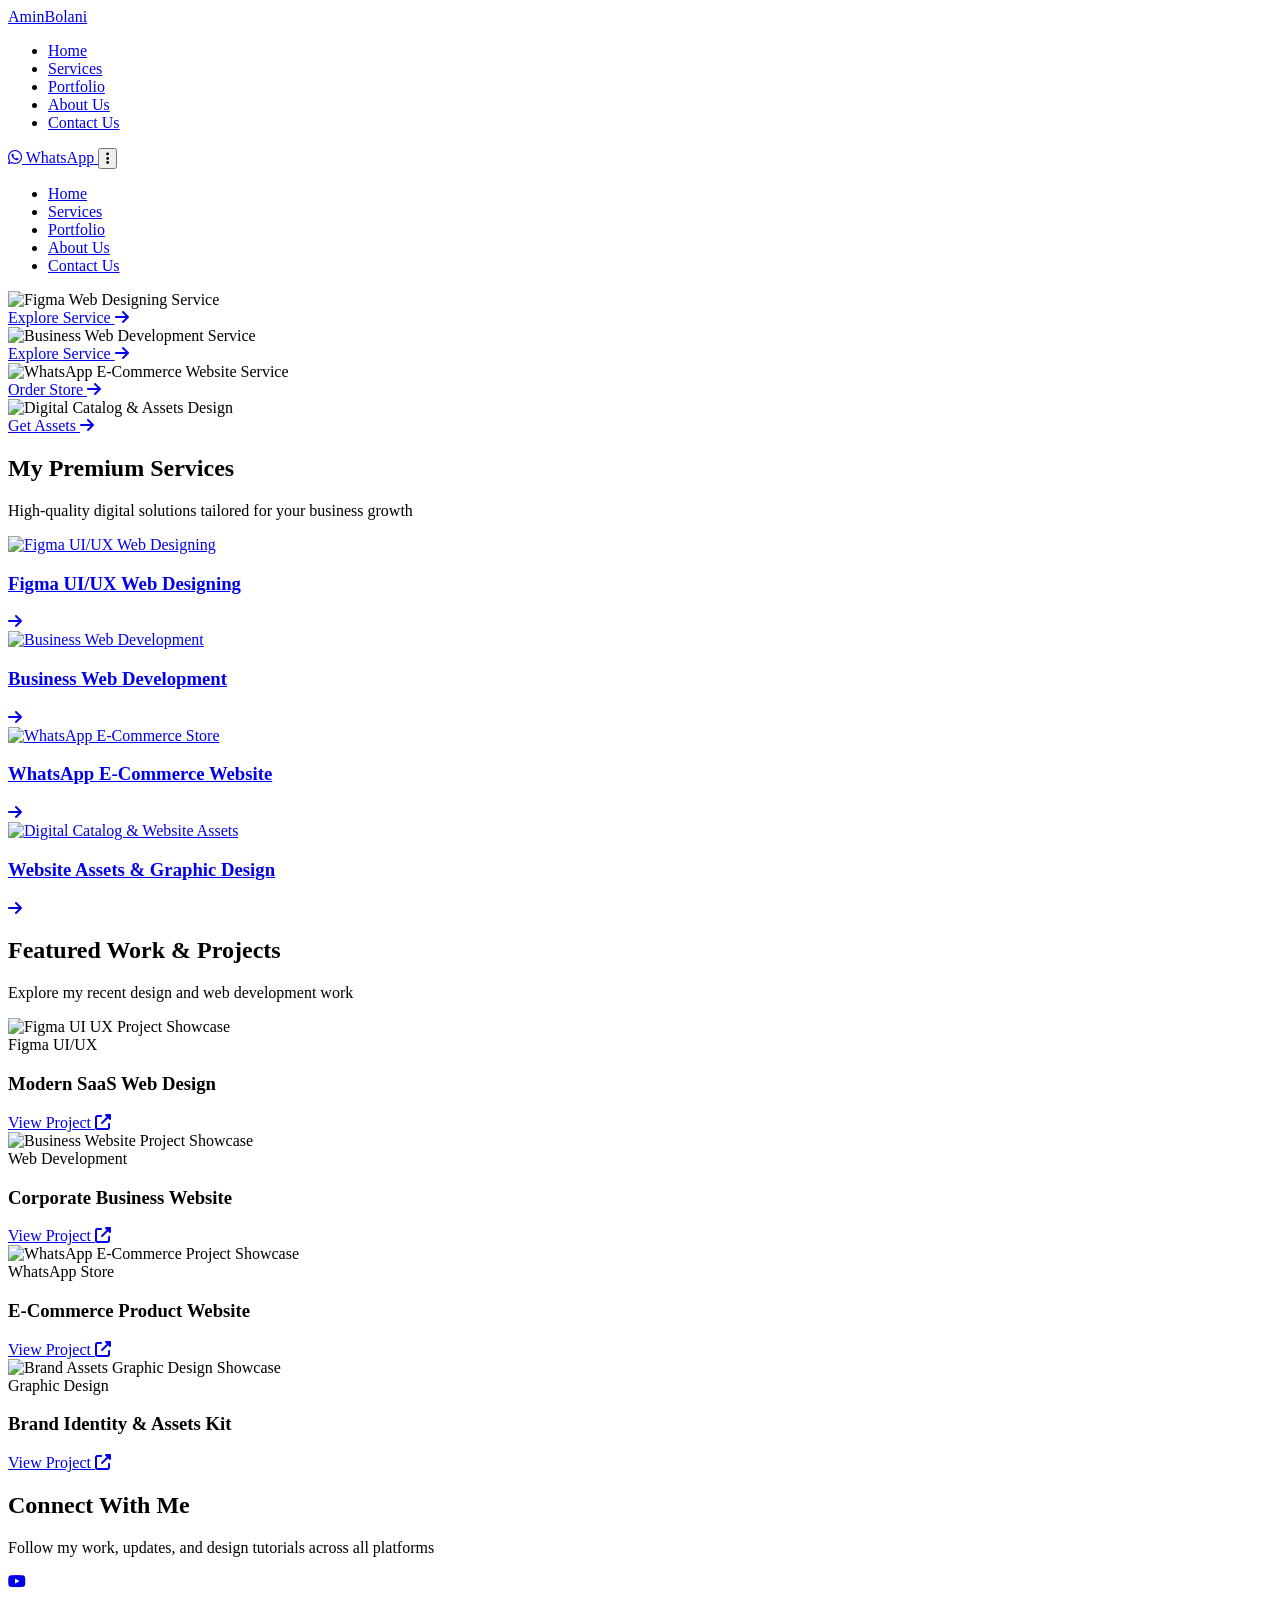
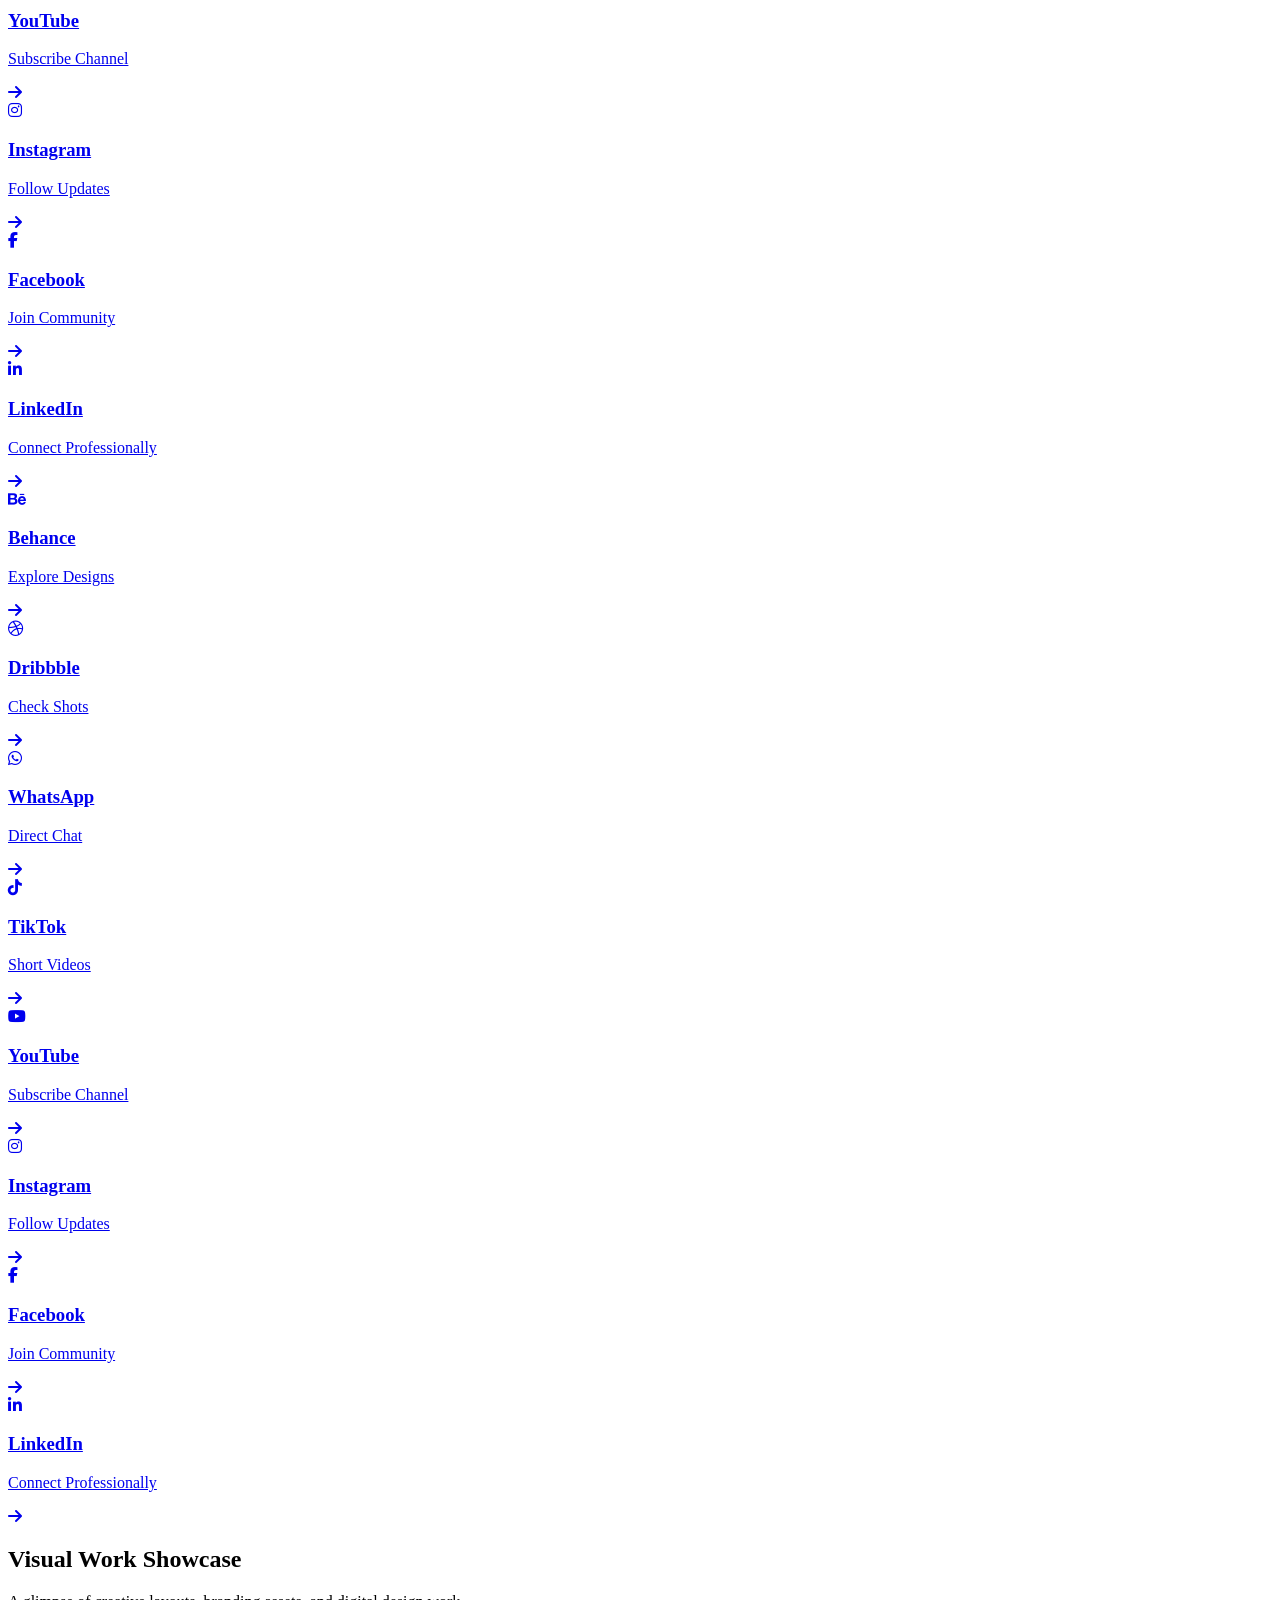
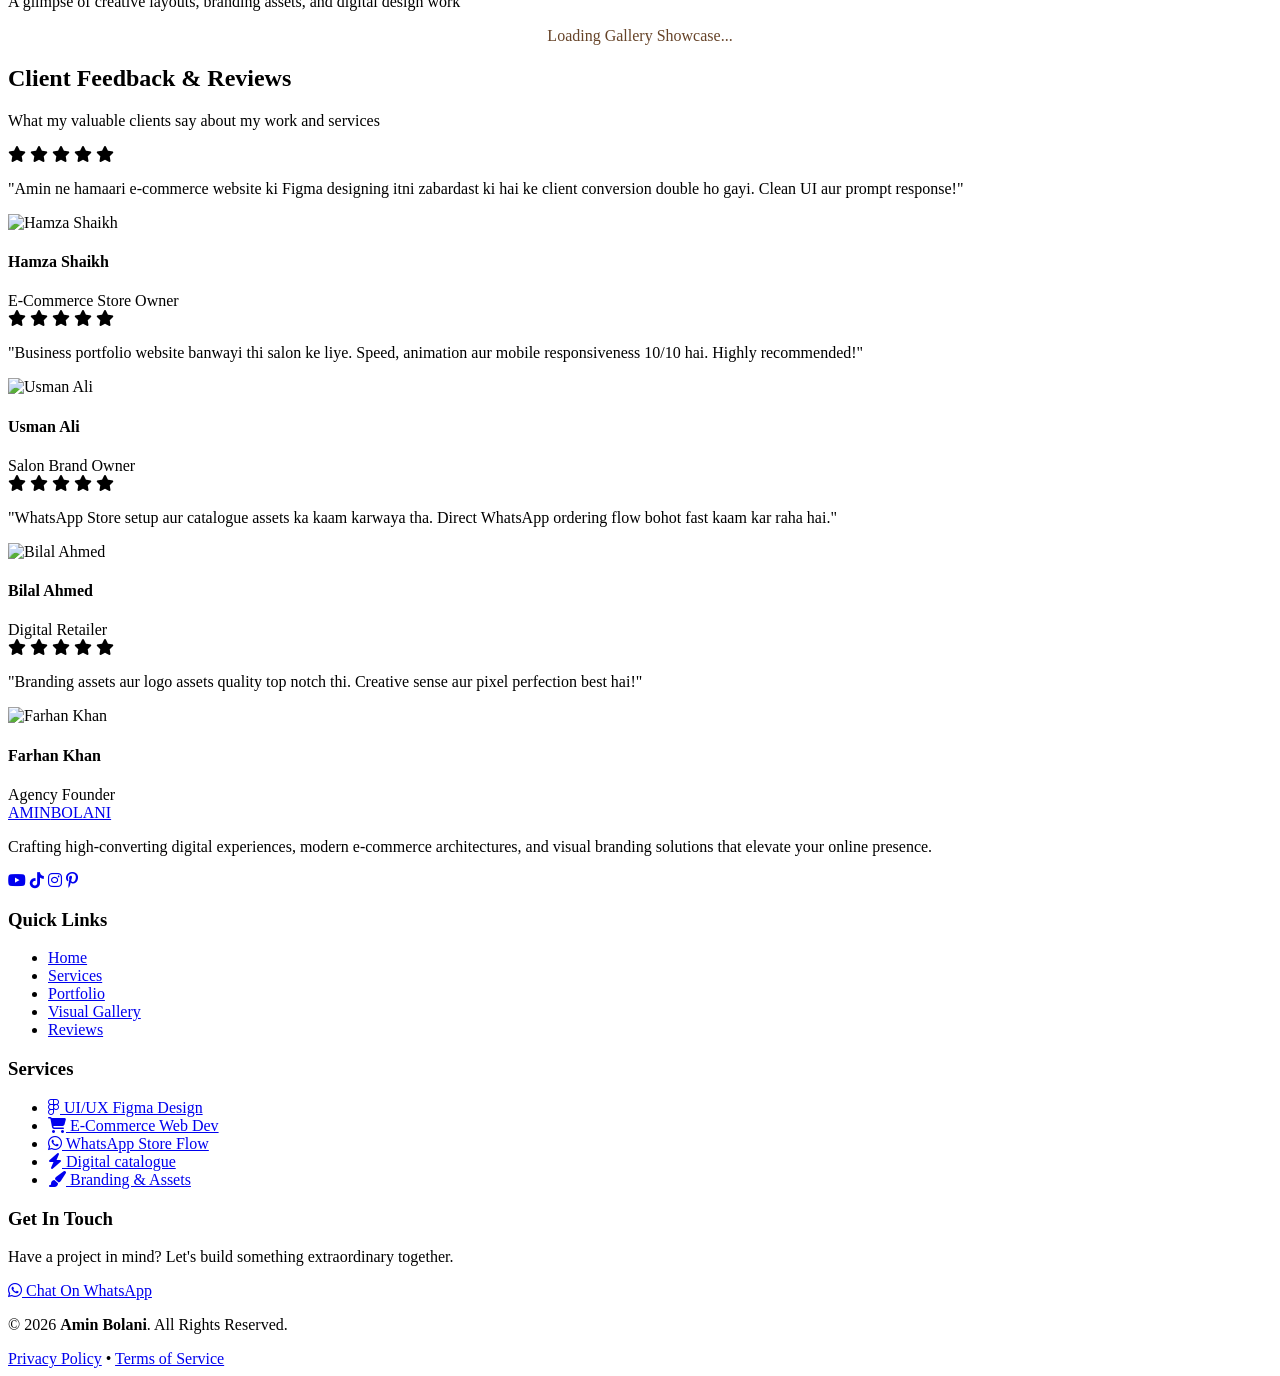
==== index.html @ 2f2db3b2 "Add files via upload" ====
<!DOCTYPE html>
<html lang="en">
<head>
  <meta charset="UTF-8">
  <meta name="viewport" content="width=device-width, initial-scale=1.0">
  <title>Amin Bolani — Portfolio & Freelancing Services</title>

  <!-- Google Fonts (Poppins) -->
  <link rel="preconnect" href="https://fonts.googleapis.com">
  <link rel="preconnect" href="https://fonts.gstatic.com" crossorigin>
  <link href="https://fonts.googleapis.com/css2?family=Poppins:wght@300;400;500;600;700&display=swap" rel="stylesheet">

  <!-- Font Awesome Icons (WhatsApp & Three-Dots ke liye) -->
  <link rel="stylesheet" href="https://cdnjs.cloudflare.com/ajax/libs/font-awesome/6.4.0/css/all.min.css">

  <!-- Custom CSS Files -->
  <link rel="stylesheet" href="css/style.css">
  <link rel="stylesheet" href="css/animation.css">
  <link rel="stylesheet" href="css/responsive.css">

  <!-- GSAP & ScrollTrigger Libraries -->
<script src="https://cdnjs.cloudflare.com/ajax/libs/gsap/3.12.2/gsap.min.js" defer></script>
<script src="https://cdnjs.cloudflare.com/ajax/libs/gsap/3.12.2/ScrollTrigger.min.js" defer></script>

  <!-- Custom JS Files -->
  <script src="js/script.js" defer></script>
  <script src="js/animation.js" defer></script>
</head>
<body>

  <!-- ================================
       SECTION 01 — NAVBAR
  ================================= -->
  <header class="header">
    <nav class="navbar">
      <!-- Logo -->
      <a href="index.html" class="logo">
        <span class="logo-dark">Amin</span><span class="logo-light">Bolani</span>
      </a>

      <!-- Desktop Navigation Links -->
      <ul class="nav-menu">
        <li class="nav-item"><a href="index.html" class="nav-link active">Home</a></li>
        <li class="nav-item"><a href="#services"class="nav-link">Services</a></li>
        <li class="nav-item"><a href="portfolio.html" class="nav-link">Portfolio</a></li>
        <li class="nav-item"><a href="about.html" class="nav-link">About Us</a></li>
        <li class="nav-item"><a href="#footer" class="nav-link">Contact Us</a></li>
      </ul>

      <!-- Header Actions (WhatsApp Button + Mobile Toggle) -->
      <div class="header-actions">
        <!-- WhatsApp Direct Chat Link -->
        <a href="https://wa.me/923252704588?text=Hi%20Amin,%20I%20visited%20your%20website%20and%20would%20like%20to%20discuss%20a%20project!" 
           target="_blank" 
           rel="noopener noreferrer" 
           class="whatsapp-btn">
          <i class="fab fa-whatsapp"></i>
          <span class="btn-text">WhatsApp</span>
        </a>

        <!-- Mobile Menu Toggle Button (Three Dots Icon) -->
        <button class="mobile-toggle" aria-label="Toggle Navigation Menu">
          <i class="fas fa-ellipsis-v"></i>
        </button>
      </div>

      <!-- Mobile Dropdown Menu Popup -->
      <div class="mobile-dropdown">
        <ul class="mobile-nav-list">
          <li><a href="index.html" class="mobile-nav-link active">Home</a></li>
          <li><a href="#services" class="mobile-nav-link">Services</a></li>
          <li><a href="portfolio.html" class="mobile-nav-link">Portfolio</a></li>
          <li><a href="about.html" class="mobile-nav-link">About Us</a></li>
          <li><a href="#footer" class="mobile-nav-link">Contact Us</a></li>
        </ul>
      </div>
    </nav>
  </header>


  <!-- ================================
       FUTURE SECTIONS WILL BE ADDED HERE
       (Hero, Services, Portfolio, etc.)
  ================================= -->

  <!-- ================================
       SECTION 02 — HERO BANNER SLIDER
  ================================= -->
  <section class="hero-section">
    <div class="hero-slider">
      
      <!-- Slide 01: Figma Web Designing -->
      <div class="slide active">
        <img src="images/banner-1.jpg" alt="Figma Web Designing Service" class="banner-img">
        <div class="slide-overlay">
          <div class="slide-content">
            <a href="services.html" class="slide-btn">
              Explore Service <i class="fas fa-arrow-right"></i>
            </a>
          </div>
        </div>
      </div>

      <!-- Slide 02: Business Web Development -->
      <div class="slide">
        <img src="images/banner-2.jpg" alt="Business Web Development Service" class="banner-img">
        <div class="slide-overlay">
          <div class="slide-content">
            <a href="services.html" class="slide-btn">
              Explore Service <i class="fas fa-arrow-right"></i>
            </a>
          </div>
        </div>
      </div>

      <!-- Slide 03: WhatsApp E-Commerce -->
      <div class="slide">
        <img src="images/banner-3.jpg" alt="WhatsApp E-Commerce Website Service" class="banner-img">
        <div class="slide-overlay">
          <div class="slide-content">
            <a href="https://wa.me/923252704588?text=Hi%20Amin,%20I%20want%20to%20build%20a%20WhatsApp%20Ecommerce%20Website!" target="_blank" rel="noopener noreferrer" class="slide-btn">
              Order Store <i class="fas fa-arrow-right"></i>
            </a>
          </div>
        </div>
      </div>

      <!-- Slide 04: Digital Catalog & Assets -->
      <div class="slide">
        <img src="images/banner-4.jpg" alt="Digital Catalog & Assets Design" class="banner-img">
        <div class="slide-overlay">
          <div class="slide-content">
            <a href="services.html" class="slide-btn">
              Get Assets <i class="fas fa-arrow-right"></i>
            </a>
          </div>
        </div>
      </div>

    </div>

    <!-- Slider Navigation Dots (Optional Indicator) -->
    <div class="slider-dots">
      <span class="dot active" data-index="0"></span>
      <span class="dot" data-index="1"></span>
      <span class="dot" data-index="2"></span>
      <span class="dot" data-index="3"></span>
    </div>
  </section>

  <!--section  3 start--/>
  <!- ================================
       SECTION 03 — ALL SERVICES
  ================================= -->
  <section class="services-section" id="services">
    <div class="container">
      
      <!-- Section Title -->
      <div class="section-header">
        <h2 class="section-title">My Premium Services</h2>
        <p class="section-subtitle">High-quality digital solutions tailored for your business growth</p>
      </div>

      <!-- Services Cards Container / Track -->
      <div class="services-grid">
        
        <!-- Card 01: Figma UI/UX Design -->
        <a href="service-1.html" class="service-card">
          <div class="card-img-box">
            <img src="images/service-1.jpg" alt="Figma UI/UX Web Designing" class="service-img">
          </div>
          <div class="card-content">
            <h3 class="service-title">Figma UI/UX Web Designing</h3>
            <span class="card-arrow"><i class="fas fa-arrow-right"></i></span>
          </div>
        </a>

        <!-- Card 02: Business Web Development -->
        <a href="service-2.html" class="service-card">
          <div class="card-img-box">
            <img src="images/service-2.jpg" alt="Business Web Development" class="service-img">
          </div>
          <div class="card-content">
            <h3 class="service-title">Business Web Development</h3>
            <span class="card-arrow"><i class="fas fa-arrow-right"></i></span>
          </div>
        </a>

        <!-- Card 03: WhatsApp E-Commerce Store -->
        <a href="service-3.html" class="service-card">
          <div class="card-img-box">
            <img src="images/service-3.jpg" alt="WhatsApp E-Commerce Store" class="service-img">
          </div>
          <div class="card-content">
            <h3 class="service-title">WhatsApp E-Commerce Website</h3>
            <span class="card-arrow"><i class="fas fa-arrow-right"></i></span>
          </div>
        </a>

        <!-- Card 04: Website Graphics & Assets Design -->
        <a href="service-4.html" class="service-card">
          <div class="card-img-box">
            <img src="images/service-4.jpg" alt="Digital Catalog & Website Assets" class="service-img">
          </div>
          <div class="card-content">
            <h3 class="service-title">Website Assets & Graphic Design</h3>
            <span class="card-arrow"><i class="fas fa-arrow-right"></i></span>
          </div>
        </a>

      </div>

    </div>
  </section>


  <!-- ================================
       SECTION 04 — SERVICES PORTFOLIO
  ================================= -->
  <section class="portfolio-section" id="portfolio">
    <div class="container">
      
      <!-- Section Header -->
      <div class="section-header">
        <h2 class="section-title">Featured Work & Projects</h2>
        <p class="section-subtitle">Explore my recent design and web development work</p>
      </div>

      <!-- Portfolio Grid -->
      <div class="portfolio-grid">
        
        <!-- Portfolio Card 01: Figma UI/UX -->
        <div class="portfolio-card">
          <div class="portfolio-img-box">
            <img src="images/portfolio-1.jpg" alt="Figma UI UX Project Showcase" class="portfolio-img">
            <div class="portfolio-overlay">
              <span class="portfolio-tag">Figma UI/UX</span>
              <h3 class="portfolio-card-title">Modern SaaS Web Design</h3>
              <a href="portfolio.html#figma-project" target="_blank" rel="noopener noreferrer" class="portfolio-btn">
                View Project <i class="fas fa-external-link-alt"></i>
              </a>
            </div>
          </div>
        </div>

        <!-- Portfolio Card 02: Business Web Dev -->
        <div class="portfolio-card">
          <div class="portfolio-img-box">
            <img src="images/portfolio-2.jpg" alt="Business Website Project Showcase" class="portfolio-img">
            <div class="portfolio-overlay">
              <span class="portfolio-tag">Web Development</span>
              <h3 class="portfolio-card-title">Corporate Business Website</h3>
              <a href="portfolio.html#business-project" target="_blank" rel="noopener noreferrer" class="portfolio-btn">
                View Project <i class="fas fa-external-link-alt"></i>
              </a>
            </div>
          </div>
        </div>

        <!-- Portfolio Card 03: WhatsApp E-Commerce -->
        <div class="portfolio-card">
          <div class="portfolio-img-box">
            <img src="images/portfolio-3.jpg" alt="WhatsApp E-Commerce Project Showcase" class="portfolio-img">
            <div class="portfolio-overlay">
              <span class="portfolio-tag">WhatsApp Store</span>
              <h3 class="portfolio-card-title">E-Commerce Product Website</h3>
              <a href="portfolio.html#ecommerce-project" target="_blank" rel="noopener noreferrer" class="portfolio-btn">
                View Project <i class="fas fa-external-link-alt"></i>
              </a>
            </div>
          </div>
        </div>

        <!-- Portfolio Card 04: Graphic & Assets -->
        <div class="portfolio-card">
          <div class="portfolio-img-box">
            <img src="images/portfolio-4.jpg" alt="Brand Assets Graphic Design Showcase" class="portfolio-img">
            <div class="portfolio-overlay">
              <span class="portfolio-tag">Graphic Design</span>
              <h3 class="portfolio-card-title">Brand Identity & Assets Kit</h3>
              <a href="portfolio.html#graphic-project" target="_blank" rel="noopener noreferrer" class="portfolio-btn">
                View Project <i class="fas fa-external-link-alt"></i>
              </a>
            </div>
          </div>
        </div>

      </div>

    </div>
  </section>

 <!-- ================================
       SECTION 05 — SOCIAL MEDIA ACCOUNTS (AUTO-SCROLL)
  ================================= -->
  <section class="social-section" id="socials">
    <div class="container">
      
      <!-- Section Header -->
      <div class="section-header">
        <h2 class="section-title">Connect With Me</h2>
        <p class="section-subtitle">Follow my work, updates, and design tutorials across all platforms</p>
      </div>

      <!-- Infinite Auto-Scroll Wrapper -->
      <div class="social-carousel-wrapper">
        <div class="social-track">
          
          <!-- Original 8 Cards -->
          <a href="https://youtube.com/@aminbolanioffical" target="_blank" rel="noopener noreferrer" class="social-card youtube">
            <div class="social-icon-box"><i class="fab fa-youtube"></i></div>
            <div class="social-info">
              <h3>YouTube</h3>
              <p>Subscribe Channel</p>
            </div>
            <span class="social-arrow"><i class="fas fa-arrow-right"></i></span>
          </a>

          <a href="https://instagram.com/aminbolani_" target="_blank" rel="noopener noreferrer" class="social-card instagram">
            <div class="social-icon-box"><i class="fab fa-instagram"></i></div>
            <div class="social-info">
              <h3>Instagram</h3>
              <p>Follow Updates</p>
            </div>
            <span class="social-arrow"><i class="fas fa-arrow-right"></i></span>
          </a>

          <a href="https://facebook.com" target="_blank" rel="noopener noreferrer" class="social-card facebook">
            <div class="social-icon-box"><i class="fab fa-facebook-f"></i></div>
            <div class="social-info">
              <h3>Facebook</h3>
              <p>Join Community</p>
            </div>
            <span class="social-arrow"><i class="fas fa-arrow-right"></i></span>
          </a>

          <a href="https://linkedin.com" target="_blank" rel="noopener noreferrer" class="social-card linkedin">
            <div class="social-icon-box"><i class="fab fa-linkedin-in"></i></div>
            <div class="social-info">
              <h3>LinkedIn</h3>
              <p>Connect Professionally</p>
            </div>
            <span class="social-arrow"><i class="fas fa-arrow-right"></i></span>
          </a>

          <a href="https://behance.net" target="_blank" rel="noopener noreferrer" class="social-card behance">
            <div class="social-icon-box"><i class="fab fa-behance"></i></div>
            <div class="social-info">
              <h3>Behance</h3>
              <p>Explore Designs</p>
            </div>
            <span class="social-arrow"><i class="fas fa-arrow-right"></i></span>
          </a>

          <a href="https://dribbble.com" target="_blank" rel="noopener noreferrer" class="social-card dribbble">
            <div class="social-icon-box"><i class="fab fa-dribbble"></i></div>
            <div class="social-info">
              <h3>Dribbble</h3>
              <p>Check Shots</p>
            </div>
            <span class="social-arrow"><i class="fas fa-arrow-right"></i></span>
          </a>

          <a href="https://whatsapp.com" target="_blank" rel="noopener noreferrer" class="social-card whatsapp-social">
            <div class="social-icon-box"><i class="fab fa-whatsapp"></i></div>
            <div class="social-info">
              <h3>WhatsApp</h3>
              <p>Direct Chat</p>
            </div>
            <span class="social-arrow"><i class="fas fa-arrow-right"></i></span>
          </a>

          <a href="https://tiktok.com/@aminbolani" target="_blank" rel="noopener noreferrer" class="social-card tiktok">
            <div class="social-icon-box"><i class="fab fa-tiktok"></i></div>
            <div class="social-info">
              <h3>TikTok</h3>
              <p>Short Videos</p>
            </div>
            <span class="social-arrow"><i class="fas fa-arrow-right"></i></span>
          </a>

          <!-- Duplicated Cards For Seamless Infinite Loop -->
          <a href="https://youtube.com/@aminbolanioffical" target="_blank" rel="noopener noreferrer" class="social-card youtube" aria-hidden="true">
            <div class="social-icon-box"><i class="fab fa-youtube"></i></div>
            <div class="social-info">
              <h3>YouTube</h3>
              <p>Subscribe Channel</p>
            </div>
            <span class="social-arrow"><i class="fas fa-arrow-right"></i></span>
          </a>

          <a href="https://instagram.com/aminbolani_" target="_blank" rel="noopener noreferrer" class="social-card instagram" aria-hidden="true">
            <div class="social-icon-box"><i class="fab fa-instagram"></i></div>
            <div class="social-info">
              <h3>Instagram</h3>
              <p>Follow Updates</p>
            </div>
            <span class="social-arrow"><i class="fas fa-arrow-right"></i></span>
          </a>

          <a href="https://facebook.com" target="_blank" rel="noopener noreferrer" class="social-card facebook" aria-hidden="true">
            <div class="social-icon-box"><i class="fab fa-facebook-f"></i></div>
            <div class="social-info">
              <h3>Facebook</h3>
              <p>Join Community</p>
            </div>
            <span class="social-arrow"><i class="fas fa-arrow-right"></i></span>
          </a>

          <a href="https://linkedin.com" target="_blank" rel="noopener noreferrer" class="social-card linkedin" aria-hidden="true">
            <div class="social-icon-box"><i class="fab fa-linkedin-in"></i></div>
            <div class="social-info">
              <h3>LinkedIn</h3>
              <p>Connect Professionally</p>
            </div>
            <span class="social-arrow"><i class="fas fa-arrow-right"></i></span>
          </a>

        </div>
      </div>

    </div>
  </section>

  <!-- SECTION 06 - VISUAL GALLERY CAROUSEL -->
<section class="gallery-section" id="gallery">
  <div class="container-fluid">
    <!-- Section Header -->
    <div class="section-header">
      <h2 class="section-title">Visual Work Showcase</h2>
      <p class="section-subtitle">A glimpse of creative layouts, branding assets, and digital design work</p>
    </div>

    <!-- Dynamic Infinite Auto-Scroll Gallery Wrapper -->
    <div class="gallery-carousel-wrapper">
      <div class="gallery-track" id="dynamicGalleryTrack">
        <!-- Static placeholders browser load par JavaScript automatic replace kar dega -->
        <p style="color: #664328; text-align: center; width: 100%;">Loading Gallery Showcase...</p>
      </div>
    </div>
  </div>
</section>

 <!-- ================================
       SECTION 07 — CLIENT REVIEWS / TESTIMONIALS
  ================================= -->
  <section class="reviews-section" id="reviews">
    <div class="container">
      
      <!-- Section Header -->
      <div class="section-header">
        <h2 class="section-title">Client Feedback & Reviews</h2>
        <p class="section-subtitle">What my valuable clients say about my work and services</p>
      </div>

      <!-- Reviews Track / Grid Container -->
      <div class="reviews-grid">
        
        <!-- Review Card 01 -->
        <div class="review-card">
          <div class="review-stars">
            <i class="fas fa-star"></i>
            <i class="fas fa-star"></i>
            <i class="fas fa-star"></i>
            <i class="fas fa-star"></i>
            <i class="fas fa-star"></i>
          </div>
          <p class="review-text">"Amin ne hamaari e-commerce website ki Figma designing itni zabardast ki hai ke client conversion double ho gayi. Clean UI aur prompt response!"</p>
          <div class="client-info">
            <div class="client-avatar">
              <img src="images/profile/client-1.jpg" alt="Hamza Shaikh" class="client-dp">
            </div>
            <div class="client-details">
              <h4>Hamza Shaikh</h4>
              <span>E-Commerce Store Owner</span>
            </div>
          </div>
        </div>

        <!-- Review Card 02 -->
        <div class="review-card">
          <div class="review-stars">
            <i class="fas fa-star"></i>
            <i class="fas fa-star"></i>
            <i class="fas fa-star"></i>
            <i class="fas fa-star"></i>
            <i class="fas fa-star"></i>
          </div>
          <p class="review-text">"Business portfolio website banwayi thi salon ke liye. Speed, animation aur mobile responsiveness 10/10 hai. Highly recommended!"</p>
          <div class="client-info">
            <div class="client-avatar">
              <img src="images/profile/client-2.jpg" alt="Usman Ali" class="client-dp">
            </div>
            <div class="client-details">
              <h4>Usman Ali</h4>
              <span>Salon Brand Owner</span>
            </div>
          </div>
        </div>

        <!-- Review Card 03 -->
        <div class="review-card">
          <div class="review-stars">
            <i class="fas fa-star"></i>
            <i class="fas fa-star"></i>
            <i class="fas fa-star"></i>
            <i class="fas fa-star"></i>
            <i class="fas fa-star"></i>
          </div>
          <p class="review-text">"WhatsApp Store setup aur catalogue assets ka kaam karwaya tha. Direct WhatsApp ordering flow bohot fast kaam kar raha hai."</p>
          <div class="client-info">
            <div class="client-avatar">
              <img src="images/profile/client-3.jpg" alt="Bilal Ahmed" class="client-dp">
            </div>
            <div class="client-details">
              <h4>Bilal Ahmed</h4>
              <span>Digital Retailer</span>
            </div>
          </div>
        </div>

        <!-- Review Card 04 -->
        <div class="review-card">
          <div class="review-stars">
            <i class="fas fa-star"></i>
            <i class="fas fa-star"></i>
            <i class="fas fa-star"></i>
            <i class="fas fa-star"></i>
            <i class="fas fa-star"></i>
          </div>
          <p class="review-text">"Branding assets aur logo assets quality top notch thi. Creative sense aur pixel perfection best hai!"</p>
          <div class="client-info">
            <div class="client-avatar">
              <img src="images/profile/client-4.jpg" alt="Farhan Khan" class="client-dp">
            </div>
            <div class="client-details">
              <h4>Farhan Khan</h4>
              <span>Agency Founder</span>
            </div>
          </div>
        </div>

      </div>

    </div>
  </section>

 <!-- ================================
       SECTION 08 — FOOTER & CONTACT
  ================================= -->
  <footer class="site-footer" id="footer">
    <div class="footer-bg-overlay"></div>
    <div class="container">
      
      <div class="footer-top">
        <!-- Column 1: Brand Info -->
        <div class="footer-col brand-col">
          <a href="#" class="footer-logo">
            <span class="logo-text">AMIN<span class="logo-accent">BOLANI</span></span>
          </a>
          <p class="footer-about">
            Crafting high-converting digital experiences, modern e-commerce architectures, and visual branding solutions that elevate your online presence.
          </p>
          <div class="footer-socials">
            <a href="https://youtube.com/@aminbolanioffical" target="_blank" rel="noopener noreferrer" class="footer-soc youtube" aria-label="YouTube"><i class="fab fa-youtube"></i></a>
            <a href="https://tiktok.com/@aminbolani" target="_blank" rel="noopener noreferrer" class="footer-soc tiktok" aria-label="TikTok"><i class="fab fa-tiktok"></i></a>
            <a href="https://instagram.com/aminbolani_" target="_blank" rel="noopener noreferrer" class="footer-soc instagram" aria-label="Instagram"><i class="fab fa-instagram"></i></a>
            <a href="https://pinterest.com" target="_blank" rel="noopener noreferrer" class="footer-soc pinterest" aria-label="Pinterest"><i class="fab fa-pinterest-p"></i></a>
          </div>
        </div>

        <!-- Column 2: Quick Links -->
        <div class="footer-col">
          <h3 class="footer-heading">Quick Links</h3>
          <ul class="footer-links">
            <li><a href="#hero">Home</a></li>
            <li><a href="#services">Services</a></li>
            <li><a href="#portfolio">Portfolio</a></li>
            <li><a href="#gallery">Visual Gallery</a></li>
            <li><a href="#reviews">Reviews</a></li>
          </ul>
        </div>

        <!-- Column 3: Specialized Services (Brand Colored Links) -->
        <div class="footer-col">
          <h3 class="footer-heading">Services</h3>
          <ul class="footer-links brand-services-links">
            <li><a href="#" class="service-brand figma-link"><i class="fab fa-figma"></i> UI/UX Figma Design</a></li>
            <li><a href="#" class="service-brand ecom-link"><i class="fas fa-shopping-cart"></i> E-Commerce Web Dev</a></li>
            <li><a href="#" class="service-brand whatsapp-link"><i class="fab fa-whatsapp"></i> WhatsApp Store Flow</a></li>
            <li><a href="#" class="service-brand gsap-link"><i class="fas fa-bolt"></i> Digital catalogue</a></li>
            <li><a href="#" class="service-brand branding-link"><i class="fas fa-paint-brush"></i> Branding & Assets</a></li>
          </ul>
        </div>

        <!-- Column 4: Direct Contact -->
        <div class="footer-col contact-col">
          <h3 class="footer-heading">Get In Touch</h3>
          <p class="contact-desc">Have a project in mind? Let's build something extraordinary together.</p>
          <a href="https://wa.me/923252704588" target="_blank" class="footer-whatsapp-btn">
            <i class="fab fa-whatsapp"></i> Chat On WhatsApp
          </a>
        </div>
      </div>

      <!-- Footer Bottom Copyright Bar -->
      <div class="footer-bottom">
        <p>&copy; 2026 <strong>Amin Bolani</strong>. All Rights Reserved.</p>
        <div class="footer-bottom-links">
          <a href="#">Privacy Policy</a>
          <span>•</span>
          <a href="#">Terms of Service</a>
        </div>
      </div>

    </div>
  </footer>



</body>
</html>
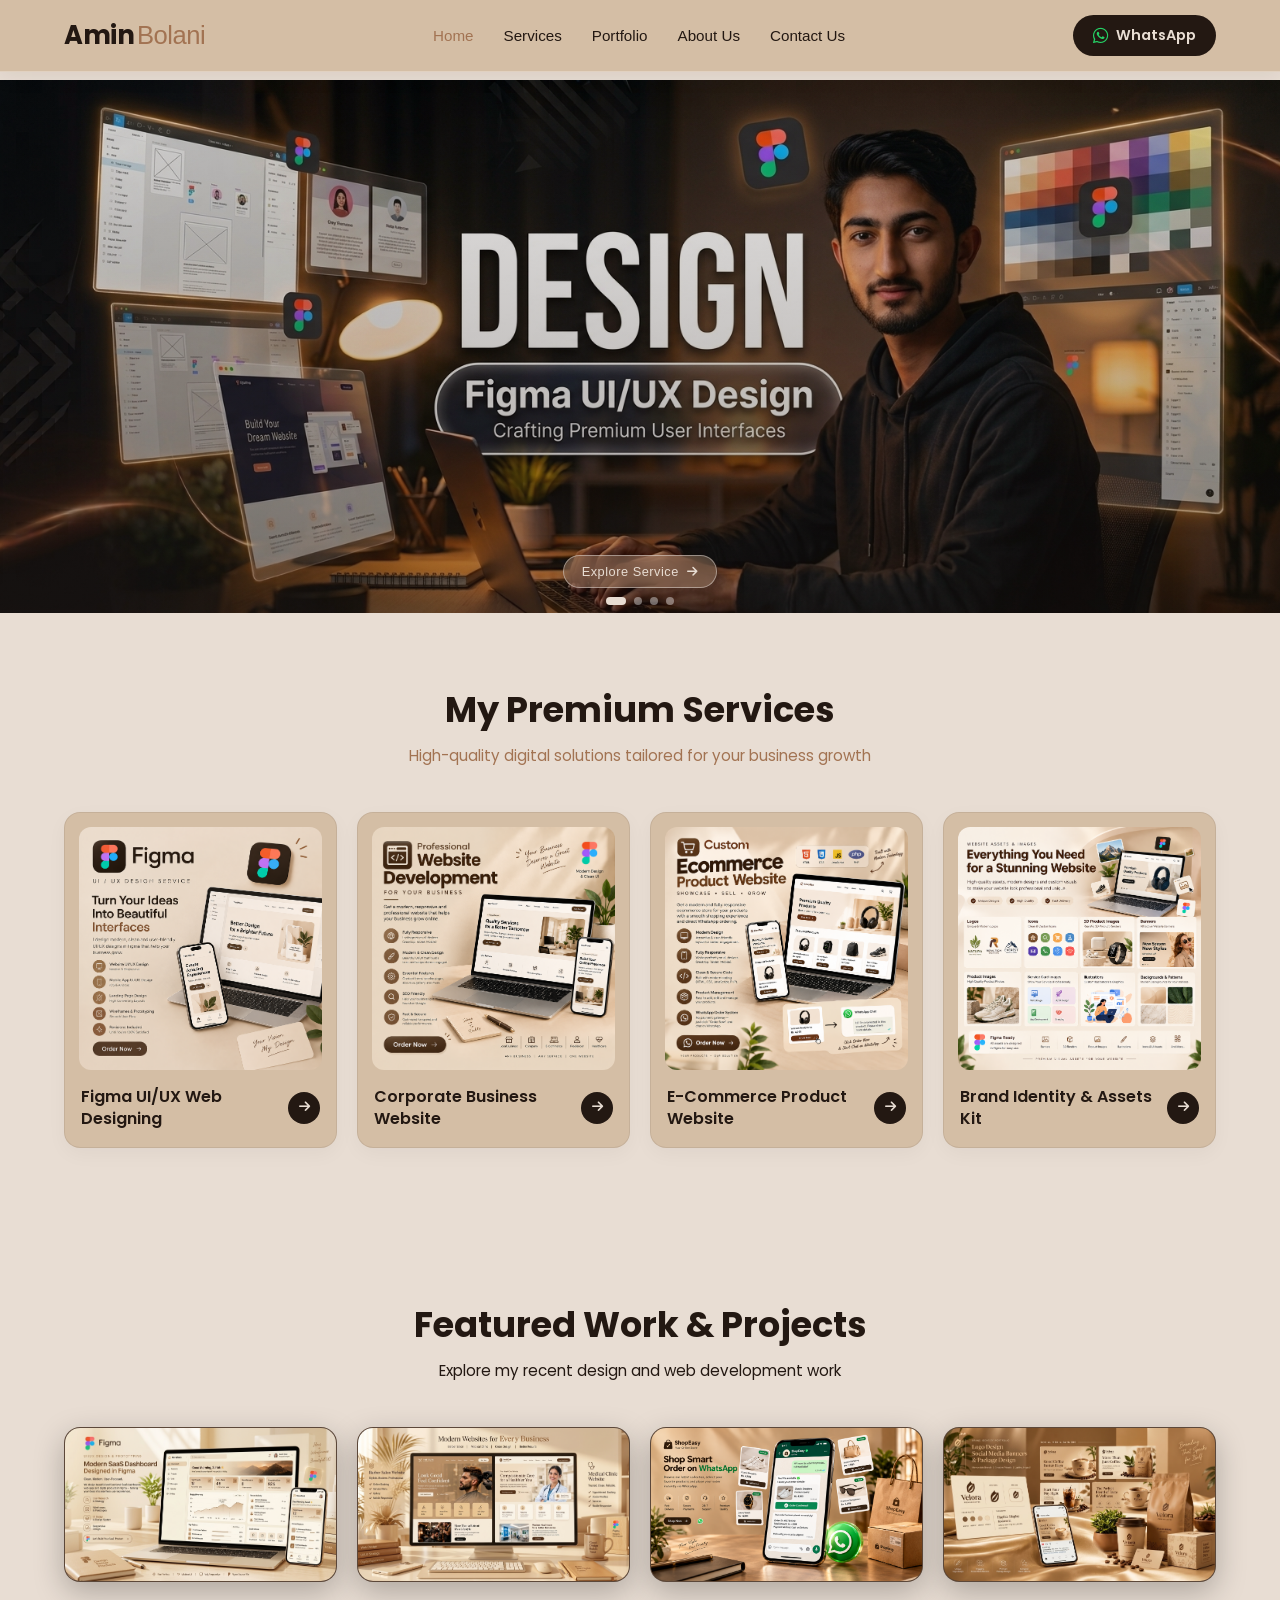
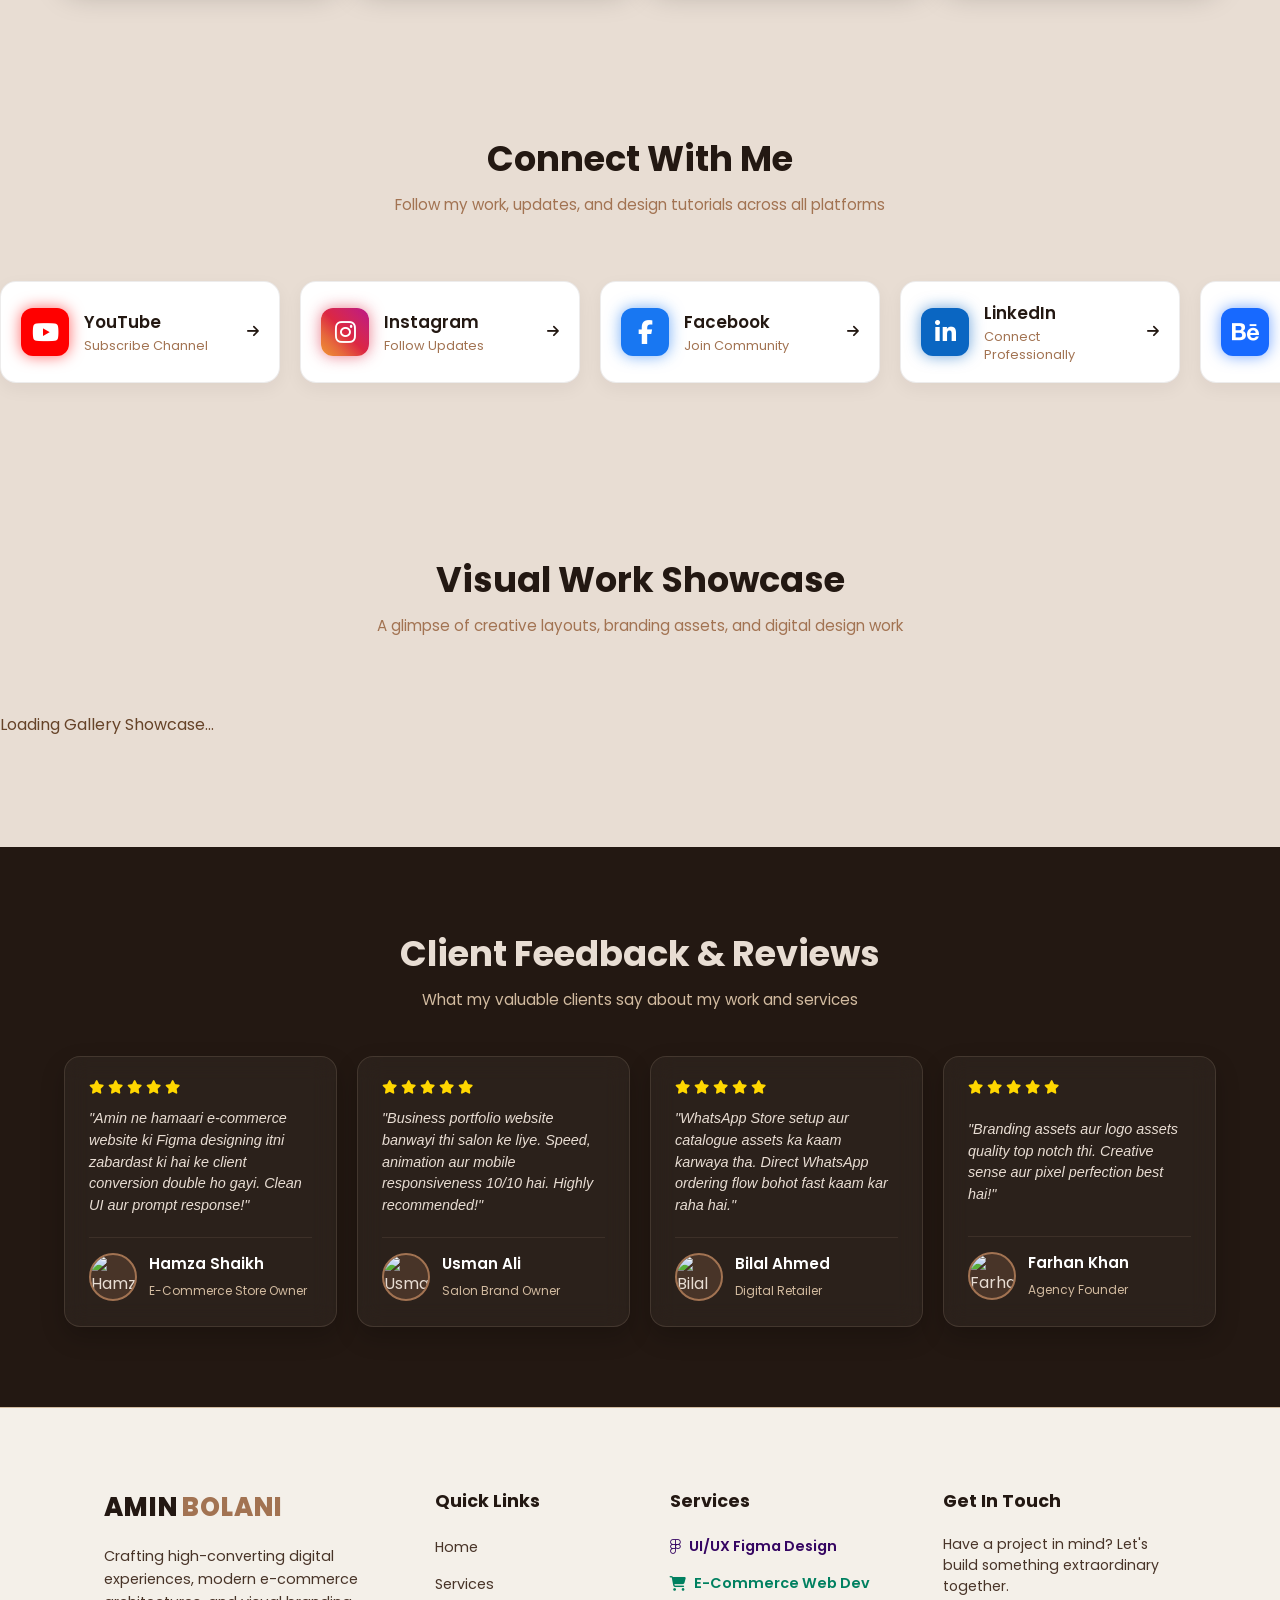
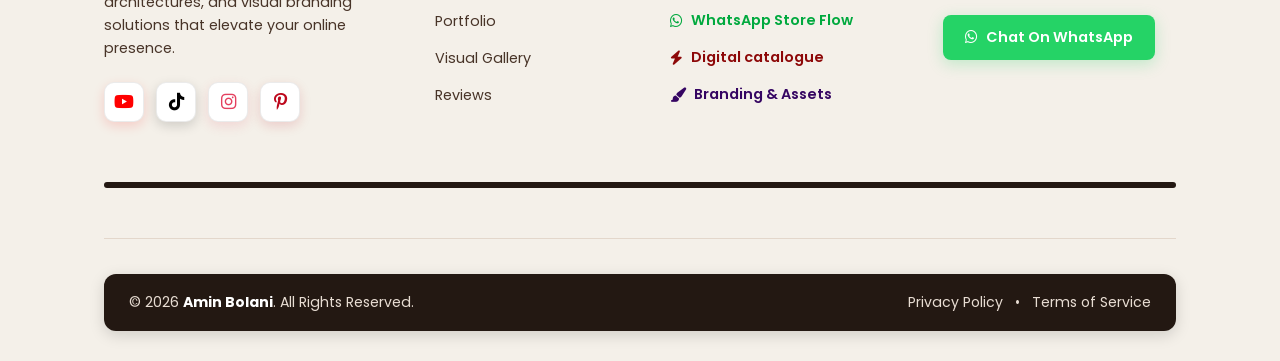
==== commit 446fcbca: "Update index.html" ====
--- a/index.html
+++ b/index.html
@@ -181,7 +181,7 @@
             <img src="images/service-2.jpg" alt="Business Web Development" class="service-img">
           </div>
           <div class="card-content">
-            <h3 class="service-title">Business Web Development</h3>
+            <h3 class="service-title">Corporate Business Website</h3>
             <span class="card-arrow"><i class="fas fa-arrow-right"></i></span>
           </div>
         </a>
@@ -192,7 +192,7 @@
             <img src="images/service-3.jpg" alt="WhatsApp E-Commerce Store" class="service-img">
           </div>
           <div class="card-content">
-            <h3 class="service-title">WhatsApp E-Commerce Website</h3>
+            <h3 class="service-title">E-Commerce Product Website</h3>
             <span class="card-arrow"><i class="fas fa-arrow-right"></i></span>
           </div>
         </a>
@@ -203,7 +203,7 @@
             <img src="images/service-4.jpg" alt="Digital Catalog & Website Assets" class="service-img">
           </div>
           <div class="card-content">
-            <h3 class="service-title">Website Assets & Graphic Design</h3>
+            <h3 class="service-title">Brand Identity & Assets Kit</h3>
             <span class="card-arrow"><i class="fas fa-arrow-right"></i></span>
           </div>
         </a>
@@ -619,4 +619,4 @@
 
 
 </body>
-</html>+</html>
--- a/css/style.css
+++ b/css/style.css
@@ -0,0 +1,1122 @@
+/* =================================
+   GLOBAL COLOR VARIABLES & RESETS
+================================= */
+:root {
+  --color-dark-1: #231812;
+  --color-dark-2: #483428;
+  --color-medium: #a27352;
+  --color-light-glass: rgba(210, 187, 160, 0.9);
+  --color-light-solid: #d2bba0;
+  --color-cream: #e8ddd3;
+  --color-whatsapp: #25d366;
+  --color-white: #ffffff;
+  --font-main: 'Poppins', sans-serif;
+}
+
+/* Global Reset (Removes Default Bullets and Underlines) */
+* {
+  margin: 0;
+  padding: 0;
+  box-sizing: border-box;
+}
+
+ul, ol, li {
+  list-style: none !important;
+}
+
+a {
+  text-decoration: none !important;
+  color: inherit;
+}
+
+body {
+  font-family: var(--font-main);
+  background-color: var(--color-cream);
+  color: var(--color-dark-1);
+  overflow-x: hidden;
+}
+
+/* =================================
+   SECTION 01 — FULL WIDTH NAVBAR
+================================= */
+.header {
+  position: fixed;
+  top: 0;
+  left: 0;
+  width: 100%;
+  z-index: 1000;
+  padding: 0;
+  background: var(--color-light-glass);
+  backdrop-filter: blur(12px);
+  -webkit-backdrop-filter: blur(12px);
+  border-bottom: 1px solid rgba(255, 255, 255, 0.3);
+  box-shadow: 0 4px 20px rgba(35, 24, 18, 0.08);
+}
+
+.navbar {
+  width: 100%;
+  display: flex;
+  align-items: center;
+  justify-content: space-between;
+  padding: 15px 5%;
+  position: relative;
+}
+
+/* Logo Styling */
+.logo {
+  font-size: 1.6rem;
+  font-weight: 700;
+  letter-spacing: -0.5px;
+  display: flex;
+  align-items: center;
+}
+
+.logo-dark {
+  color: var(--color-dark-1);
+}
+
+.logo-light {
+  color: var(--color-medium);
+  margin-left: 3px;
+  font-weight: 500;
+}
+
+/* Desktop Menu Links */
+.nav-menu {
+  display: flex;
+  gap: 30px;
+  align-items: center;
+  list-style: none;
+}
+
+.nav-link {
+  color: var(--color-dark-1);
+  font-weight: 500;
+  font-size: 0.95rem;
+  transition: color 0.3s ease;
+  position: relative;
+}
+
+.nav-link:hover,
+.nav-link.active {
+  color: var(--color-medium);
+}
+
+/* Header Actions & WhatsApp Button */
+.header-actions {
+  display: flex;
+  align-items: center;
+  gap: 12px;
+}
+
+.whatsapp-btn {
+  display: flex;
+  align-items: center;
+  gap: 8px;
+  background-color: var(--color-dark-1);
+  color: var(--color-cream);
+  padding: 10px 20px;
+  border-radius: 30px;
+  font-weight: 600;
+  font-size: 0.9rem;
+  transition: all 0.3s ease;
+}
+
+.whatsapp-btn i {
+  color: var(--color-whatsapp);
+  font-size: 1.1rem;
+}
+
+.whatsapp-btn:hover {
+  background-color: var(--color-dark-2);
+  transform: translateY(-2px);
+}
+
+.mobile-toggle {
+  display: none;
+  background: transparent;
+  border: none;
+  color: var(--color-dark-1);
+  font-size: 1.3rem;
+  cursor: pointer;
+}
+
+.mobile-dropdown {
+  display: none;
+}
+/*--section 2 ha ---*/
+/* =================================
+   SECTION 02 — HERO BANNER SLIDER
+================================= */
+.hero-section {
+  position: relative;
+  width: 100%;
+  margin-top: 80px; /* Header spacing */
+  overflow: hidden;
+  background-color: var(--color-dark-1);
+}
+
+.hero-slider {
+  position: relative;
+  width: 100%;
+  height: 0;
+  padding-bottom: 41.66%; /* Aspect ratio 1920x800 (800/1920 = 41.66%) */
+}
+
+.slide {
+  position: absolute;
+  top: 0;
+  left: 0;
+  width: 100%;
+  height: 100%;
+  opacity: 0;
+  visibility: hidden;
+  transition: opacity 1s ease-in-out, visibility 1s ease-in-out;
+}
+
+.slide.active {
+  opacity: 1;
+  visibility: visible;
+}
+
+.banner-img {
+  width: 100%;
+  height: 100%;
+  object-fit: cover;
+  object-position: center center; /* Center-focused background fit */
+  display: block;
+}
+
+.slide-overlay {
+  position: absolute;
+  top: 0;
+  left: 0;
+  width: 100%;
+  height: 100%;
+  background: linear-gradient(180deg, rgba(35, 24, 18, 0.1) 0%, rgba(35, 24, 18, 0.4) 100%);
+  display: flex;
+  align-items: flex-end;
+  justify-content: center;
+  padding-bottom: 25px;
+}
+
+.slide-content {
+  text-align: center;
+  z-index: 10;
+}
+
+/* Glassmorphic Small Action Button */
+.slide-btn {
+  display: inline-flex;
+  align-items: center;
+  gap: 8px;
+  background: rgba(210, 187, 160, 0.25);
+  backdrop-filter: blur(10px);
+  -webkit-backdrop-filter: blur(10px);
+  color: var(--color-cream);
+  border: 1px solid rgba(255, 255, 255, 0.4);
+  padding: 8px 18px;
+  border-radius: 20px;
+  font-size: 0.8rem;
+  font-weight: 500;
+  text-decoration: none;
+  letter-spacing: 0.5px;
+  transition: all 0.3s ease;
+  box-shadow: 0 4px 15px rgba(0, 0, 0, 0.2);
+}
+
+.slide-btn i {
+  font-size: 0.75rem;
+  transition: transform 0.3s ease;
+}
+
+.slide-btn:hover {
+  background: var(--color-medium);
+  color: var(--color-white);
+  border-color: var(--color-medium);
+  transform: translateY(-2px);
+}
+
+.slide-btn:hover i {
+  transform: translateX(3px);
+}
+
+/* Slider Dots Indicator */
+.slider-dots {
+  position: absolute;
+  bottom: 8px;
+  left: 50%;
+  transform: translateX(-50%);
+  display: flex;
+  gap: 8px;
+  z-index: 20;
+}
+
+.dot {
+  width: 8px;
+  height: 8px;
+  background-color: rgba(255, 255, 255, 0.4);
+  border-radius: 50%;
+  cursor: pointer;
+  transition: all 0.3s ease;
+}
+
+.dot.active {
+  background-color: var(--color-cream);
+  width: 20px;
+  border-radius: 10px;
+}
+
+
+/*--section 3 start --*/
+
+/* =================================
+   SECTION 03 — ALL SERVICES
+================================= */
+.services-section {
+  padding: 70px 5%;
+  background-color: var(--color-cream);
+}
+
+.container {
+  max-width: 1200px;
+  margin: 0 auto;
+}
+
+/* Section Header */
+.section-header {
+  text-align: center;
+  margin-bottom: 45px;
+}
+
+.section-title {
+  font-size: 2.2rem;
+  font-weight: 700;
+  color: var(--color-dark-1);
+  margin-bottom: 8px;
+}
+
+.section-subtitle {
+  font-size: 0.95rem;
+  color: var(--color-medium);
+  font-weight: 400;
+}
+
+/* Services Grid (Desktop 4 Columns Horizontal) */
+.services-grid {
+  display: grid;
+  grid-template-columns: repeat(4, 1fr);
+  gap: 20px;
+  width: 100%;
+}
+
+/* Service Card Styling */
+.service-card {
+  background: var(--color-light-glass);
+  border: 1px solid rgba(35, 24, 18, 0.08);
+  border-radius: 16px;
+  padding: 14px;
+  text-decoration: none;
+  display: flex;
+  flex-direction: column;
+  transition: all 0.35 ease;
+  box-shadow: 0 6px 20px rgba(35, 24, 18, 0.04);
+  position: relative;
+  overflow: hidden;
+}
+
+.service-card:hover {
+  transform: translateY(-6px);
+  background: var(--color-white);
+  box-shadow: 0 12px 30px rgba(35, 24, 18, 0.12);
+  border-color: var(--color-medium);
+}
+
+/* Square Image Container (1:1 Ratio) */
+.card-img-box {
+  width: 100%;
+  aspect-ratio: 1 / 1; /* Pure Square aspect ratio */
+  border-radius: 12px;
+  overflow: hidden;
+  background-color: var(--color-dark-1);
+  margin-bottom: 12px;
+}
+
+.service-img {
+  width: 100%;
+  height: 100%;
+  object-fit: cover;
+  transition: transform 0.5s ease;
+}
+
+.service-card:hover .service-img {
+  transform: scale(1.06);
+}
+
+/* Card Title & Content */
+.card-content {
+  display: flex;
+  align-items: center;
+  justify-content: space-between;
+  padding: 4px 2px;
+}
+
+.service-title {
+  font-size: 1rem;
+  font-weight: 600;
+  color: var(--color-dark-1);
+  line-height: 1.35;
+}
+
+.card-arrow {
+  width: 32px;
+  height: 32px;
+  border-radius: 50%;
+  background: var(--color-dark-1);
+  color: var(--color-cream);
+  display: flex;
+  align-items: center;
+  justify-content: center;
+  font-size: 0.8rem;
+  flex-shrink: 0;
+  transition: all 0.3s ease;
+}
+
+.service-card:hover .card-arrow {
+  background: var(--color-medium);
+  color: var(--color-white);
+  transform: translateX(3px);
+}
+
+/* =================================
+   SECTION 04 — SERVICES PORTFOLIO (DESKTOP 4-COLUMNS)
+================================= */
+.portfolio-section {
+  padding: 80px 5%;
+  background-color: var(--color-cream);
+  color: var(--color-cream);
+}
+
+.portfolio-section .section-title {
+  color: var(--color-dark-1);
+}
+
+.portfolio-section .section-subtitle {
+  color: var(--color-dark-1);
+}
+
+/* Portfolio Desktop Track (4 Columns Single Row) */
+.portfolio-grid {
+  display: grid;
+  grid-template-columns: repeat(4, 1fr);
+  gap: 20px;
+  width: 100%;
+}
+
+/* Portfolio Card Styling */
+.portfolio-card {
+  border-radius: 16px;
+  overflow: hidden;
+  background-color: var(--color-dark-2);
+  border: 1px solid rgba(210, 187, 160, 0.15);
+  box-shadow: 0 10px 30px rgba(0, 0, 0, 0.25);
+  position: relative;
+}
+
+.portfolio-img-box {
+  position: relative;
+  width: 100%;
+  aspect-ratio: 16 / 9;
+  overflow: hidden;
+}
+
+.portfolio-img {
+  width: 100%;
+  height: 100%;
+  object-fit: cover;
+  transition: transform 0.6s ease;
+}
+
+/* Overlay & Glass Effect */
+.portfolio-overlay {
+  position: absolute;
+  top: 0;
+  left: 0;
+  width: 100%;
+  height: 100%;
+  background: rgba(35, 24, 18, 0.88);
+  backdrop-filter: blur(8px);
+  -webkit-backdrop-filter: blur(8px);
+  display: flex;
+  flex-direction: column;
+  justify-content: center;
+  align-items: center;
+  padding: 15px;
+  text-align: center;
+  opacity: 0;
+  transition: opacity 0.4s ease;
+}
+
+.portfolio-card:hover .portfolio-img {
+  transform: scale(1.08);
+}
+
+.portfolio-card:hover .portfolio-overlay {
+  opacity: 1;
+}
+
+.portfolio-tag {
+  background-color: rgba(162, 115, 82, 0.3);
+  color: var(--color-light-solid);
+  font-size: 0.7rem;
+  padding: 3px 10px;
+  border-radius: 20px;
+  border: 1px solid var(--color-medium);
+  margin-bottom: 8px;
+  text-transform: uppercase;
+  letter-spacing: 0.5px;
+}
+
+.portfolio-card-title {
+  font-size: 1rem;
+  font-weight: 600;
+  color: var(--color-white);
+  margin-bottom: 12px;
+  line-height: 1.3;
+}
+
+.portfolio-btn {
+  display: inline-flex;
+  align-items: center;
+  gap: 6px;
+  background-color: var(--color-medium);
+  color: var(--color-white);
+  padding: 6px 14px;
+  border-radius: 20px;
+  font-size: 0.78rem;
+  font-weight: 500;
+  transition: all 0.3s ease;
+}
+
+.portfolio-btn:hover {
+  background-color: var(--color-light-solid);
+  color: var(--color-dark-1);
+  transform: translateY(-2px);
+}
+
+/* =================================
+   SECTION 05 — SOCIAL MEDIA ACCOUNTS
+================================= */
+.social-section {
+  padding: 70px 0;
+  background-color: var(--color-cream);
+  overflow: hidden;
+}
+
+.social-section .container {
+  max-width: 100%;
+}
+
+/* Continuous Carousel Outer Container */
+.social-carousel-wrapper {
+  width: 100%;
+  overflow: hidden;
+  position: relative;
+  padding: 20px 0;
+}
+
+/* Auto Infinite Sliding Track */
+.social-track {
+  display: flex;
+  gap: 20px;
+  width: max-content;
+  animation: infiniteScroll 25s linear infinite;
+}
+
+/* Hover karne par scroll pause ho jaye ga */
+.social-carousel-wrapper:hover .social-track {
+  animation-play-state: paused;
+}
+
+@keyframes infiniteScroll {
+  0% {
+    transform: translateX(0);
+  }
+  100% {
+    transform: translateX(calc(-280px * 8 - 20px * 8)); /* 8 Cards ka exact width offset */
+  }
+}
+
+/* Base Card Styling */
+.social-card {
+  width: 280px;
+  flex-shrink: 0;
+  padding: 18px 20px;
+  border-radius: 16px;
+  display: flex;
+  align-items: center;
+  gap: 15px;
+  text-decoration: none;
+  background: var(--color-white);
+  border: 1px solid rgba(35, 24, 18, 0.08);
+  transition: all 0.35s ease;
+  position: relative;
+  overflow: hidden;
+  box-shadow: 0 6px 18px rgba(35, 24, 18, 0.05);
+}
+
+.social-icon-box {
+  width: 48px;
+  height: 48px;
+  border-radius: 12px;
+  display: flex;
+  align-items: center;
+  justify-content: center;
+  font-size: 1.5rem;
+  color: var(--color-white);
+  flex-shrink: 0;
+  transition: transform 0.3s ease;
+}
+
+.social-info h3 {
+  font-size: 1.05rem;
+  font-weight: 600;
+  color: var(--color-dark-1);
+  margin-bottom: 2px;
+}
+
+.social-info p {
+  font-size: 0.8rem;
+  color: var(--color-medium);
+}
+
+.social-arrow {
+  margin-left: auto;
+  font-size: 0.85rem;
+  color: var(--color-dark-1);
+  transition: transform 0.3s ease;
+}
+
+.social-card:hover {
+  transform: translateY(-5px);
+}
+
+.social-card:hover .social-arrow {
+  transform: translateX(4px);
+}
+
+/* =================================
+   BRAND SPECIFIC COLORS & NEON GLOWS
+================================= */
+
+/* 1. YOUTUBE */
+.social-card.youtube .social-icon-box {
+  background: #FF0000;
+  box-shadow: 0 0 15px rgba(255, 0, 0, 0.6);
+}
+.social-card.youtube:hover {
+  border-color: #FF0000;
+  box-shadow: 0 8px 25px rgba(255, 0, 0, 0.25);
+}
+
+/* 2. INSTAGRAM */
+.social-card.instagram .social-icon-box {
+  background: linear-gradient(45deg, #f09433, #e6683c, #dc2743, #cc2366, #bc1888);
+  box-shadow: 0 0 15px rgba(220, 39, 67, 0.6);
+}
+.social-card.instagram:hover {
+  border-color: #dc2743;
+  box-shadow: 0 8px 25px rgba(220, 39, 67, 0.25);
+}
+
+/* 3. FACEBOOK */
+.social-card.facebook .social-icon-box {
+  background: #1877F2;
+  box-shadow: 0 0 15px rgba(24, 119, 242, 0.6);
+}
+.social-card.facebook:hover {
+  border-color: #1877F2;
+  box-shadow: 0 8px 25px rgba(24, 119, 242, 0.25);
+}
+
+/* 4. LINKEDIN */
+.social-card.linkedin .social-icon-box {
+  background: #0A66C2;
+  box-shadow: 0 0 15px rgba(10, 102, 194, 0.6);
+}
+.social-card.linkedin:hover {
+  border-color: #0A66C2;
+  box-shadow: 0 8px 25px rgba(10, 102, 194, 0.25);
+}
+
+/* 5. BEHANCE */
+.social-card.behance .social-icon-box {
+  background: #1769FF;
+  box-shadow: 0 0 15px rgba(23, 105, 255, 0.6);
+}
+.social-card.behance:hover {
+  border-color: #1769FF;
+  box-shadow: 0 8px 25px rgba(23, 105, 255, 0.25);
+}
+
+/* 6. DRIBBBLE */
+.social-card.dribbble .social-icon-box {
+  background: #EA4C89;
+  box-shadow: 0 0 15px rgba(234, 76, 137, 0.6);
+}
+.social-card.dribbble:hover {
+  border-color: #EA4C89;
+  box-shadow: 0 8px 25px rgba(234, 76, 137, 0.25);
+}
+
+/* 7. WHATSAPP */
+.social-card.whatsapp-social .social-icon-box {
+  background: #25D366;
+  box-shadow: 0 0 15px rgba(37, 211, 102, 0.6);
+}
+.social-card.whatsapp-social:hover {
+  border-color: #25D366;
+  box-shadow: 0 8px 25px rgba(37, 211, 102, 0.25);
+}
+
+/* 8. TIKTOK */
+.social-card.tiktok .social-icon-box {
+  background: #000000;
+  box-shadow: 0 0 15px rgba(0, 242, 234, 0.5);
+}
+.social-card.tiktok:hover {
+  border-color: #00f2ea;
+  box-shadow: 0 8px 25px rgba(255, 0, 80, 0.25);
+}
+
+
+/* =================================
+   SECTION 06 — GALLERY CAROUSEL
+================================= */
+.gallery-section {
+  padding: 80px 0;
+  background-color: var(--color-cream);
+  overflow: hidden;
+}
+
+.container-fluid {
+  width: 100%;
+}
+
+.gallery-carousel-wrapper {
+  width: 100%;
+  overflow: hidden;
+  position: relative;
+  padding: 30px 0;
+}
+
+/* Infinite Sliding Track */
+.gallery-track {
+  display: flex;
+  gap: 20px;
+  width: max-content;
+  animation: galleryInfiniteScroll 50s linear infinite;
+}
+
+.gallery-carousel-wrapper:hover .gallery-track {
+  animation-play-state: paused;
+}
+
+@keyframes galleryInfiniteScroll {
+  0% {
+    transform: translateX(0);
+  }
+  100% {
+    /* 20 items width + gap offset shift */
+    transform: translateX(calc((-23vw - 20px) * 20));
+  }
+}
+
+/* Image Card Styling (Desktop: 4 Cards Visible ~ 23vw width) */
+.gallery-item {
+  width: 23vw;
+  aspect-ratio: 16 / 9;
+  flex-shrink: 0;
+  border-radius: 16px;
+  overflow: hidden;
+  background-color: var(--color-dark-1);
+  transition: all 0.4s ease;
+  position: relative;
+}
+
+.gallery-item img {
+  width: 100%;
+  height: 100%;
+  object-fit: cover;
+  display: block;
+  transition: transform 0.5s ease;
+}
+
+.gallery-item:hover img {
+  transform: scale(1.06);
+}
+
+/* Multi-Color Ambient Glow Shadow Effects */
+.gallery-item.item-1, .gallery-item.item-6, .gallery-item.item-11, .gallery-item.item-16 {
+  box-shadow: 0 10px 25px rgba(212, 160, 23, 0.25);
+}
+.gallery-item.item-1:hover, .gallery-item.item-6:hover, .gallery-item.item-11:hover, .gallery-item.item-16:hover {
+  box-shadow: 0 15px 35px rgba(212, 160, 23, 0.5);
+}
+
+.gallery-item.item-2, .gallery-item.item-7, .gallery-item.item-12, .gallery-item.item-17 {
+  box-shadow: 0 10px 25px rgba(37, 211, 102, 0.25);
+}
+.gallery-item.item-2:hover, .gallery-item.item-7:hover, .gallery-item.item-12:hover, .gallery-item.item-17:hover {
+  box-shadow: 0 15px 35px rgba(37, 211, 102, 0.5);
+}
+
+.gallery-item.item-3, .gallery-item.item-8, .gallery-item.item-13, .gallery-item.item-18 {
+  box-shadow: 0 10px 25px rgba(24, 119, 242, 0.25);
+}
+.gallery-item.item-3:hover, .gallery-item.item-8:hover, .gallery-item.item-13:hover, .gallery-item.item-18:hover {
+  box-shadow: 0 15px 35px rgba(24, 119, 242, 0.5);
+}
+
+.gallery-item.item-4, .gallery-item.item-9, .gallery-item.item-14, .gallery-item.item-19 {
+  box-shadow: 0 10px 25px rgba(220, 39, 67, 0.25);
+}
+.gallery-item.item-4:hover, .gallery-item.item-9:hover, .gallery-item.item-14:hover, .gallery-item.item-19:hover {
+  box-shadow: 0 15px 35px rgba(220, 39, 67, 0.5);
+}
+
+.gallery-item.item-5, .gallery-item.item-10, .gallery-item.item-15, .gallery-item.item-20 {
+  box-shadow: 0 10px 25px rgba(162, 115, 82, 0.3);
+}
+.gallery-item.item-5:hover, .gallery-item.item-10:hover, .gallery-item.item-15:hover, .gallery-item.item-20:hover {
+  box-shadow: 0 15px 35px rgba(162, 115, 82, 0.6);
+}
+
+/* =================================
+   SECTION 07 — CLIENT REVIEWS
+================================= */
+.reviews-section {
+  padding: 80px 5%;
+  background-color: var(--color-dark-1);
+  color: var(--color-cream);
+}
+
+.reviews-section .section-title {
+  color: var(--color-cream);
+}
+
+.reviews-section .section-subtitle {
+  color: var(--color-light-solid);
+}
+
+/* Reviews Desktop Grid */
+.reviews-grid {
+  display: grid;
+  grid-template-columns: repeat(4, 1fr);
+  gap: 20px;
+  width: 100%;
+}
+
+/* Glassmorphism Card Style */
+.review-card {
+  background: rgba(255, 255, 255, 0.04);
+  border: 1px solid rgba(210, 187, 160, 0.15);
+  backdrop-filter: blur(12px);
+  -webkit-backdrop-filter: blur(12px);
+  border-radius: 16px;
+  padding: 24px;
+  display: flex;
+  flex-direction: column;
+  justify-content: space-between;
+  transition: all 0.35s ease;
+  box-shadow: 0 10px 25px rgba(0, 0, 0, 0.2);
+}
+
+.review-card:hover {
+  transform: translateY(-6px);
+  border-color: var(--color-medium);
+  background: rgba(255, 255, 255, 0.07);
+  box-shadow: 0 15px 35px rgba(162, 115, 82, 0.2);
+}
+
+/* Golden Rating Stars */
+.review-stars {
+  color: #FFD700;
+  font-size: 0.85rem;
+  display: flex;
+  gap: 4px;
+  margin-bottom: 14px;
+}
+
+.review-text {
+  font-size: 0.9rem;
+  line-height: 1.5;
+  color: var(--color-cream);
+  font-style: italic;
+  margin-bottom: 20px;
+}
+
+/* Client Detail Layout */
+.client-info {
+  display: flex;
+  align-items: center;
+  gap: 12px;
+  border-top: 1px solid rgba(210, 187, 160, 0.1);
+  padding-top: 14px;
+}
+
+/* Client Avatar Image Container */
+.client-avatar {
+  width: 48px;
+  height: 48px;
+  border-radius: 50%;
+  overflow: hidden;
+  border: 2px solid var(--color-medium);
+  flex-shrink: 0;
+  background-color: var(--color-dark-2);
+}
+
+/* Client DP Image Fit */
+.client-dp {
+  width: 100%;
+  height: 100%;
+  object-fit: cover;
+  display: block;
+}
+
+.client-details h4 {
+  font-size: 0.95rem;
+  font-weight: 600;
+  color: var(--color-white);
+  margin-bottom: 2px;
+}
+
+.client-details span {
+  font-size: 0.75rem;
+  color: var(--color-light-solid);
+}
+
+/* =================================
+   SECTION 08 — LIGHT THEME FOOTER
+================================= */
+.site-footer {
+  position: relative;
+  background-color: var(--color-cream);
+  background-image: url('../images/footer-bg.jpg');
+  background-size: cover;
+  background-position: center;
+  color: var(--color-dark-1);
+  padding: 80px 0 30px 0;
+  border-top: 1px solid var(--color-light-solid);
+  overflow: hidden;
+}
+
+.footer-bg-overlay {
+  position: absolute;
+  top: 0;
+  left: 0;
+  width: 100%;
+  height: 100%;
+  background: rgba(245, 242, 235, 0.94);
+  z-index: 1;
+}
+
+.site-footer .container {
+  position: relative;
+  z-index: 2;
+  padding-left: 5%;
+  padding-right: 5%;
+}
+
+.footer-top {
+  display: grid;
+  grid-template-columns: 1.5fr 1fr 1.2fr 1.2fr;
+  gap: 40px;
+  padding-bottom: 50px;
+  border-bottom: 1px solid rgba(162, 115, 82, 0.2);
+}
+
+/* Logo Styling */
+.footer-logo {
+  display: inline-block;
+  text-decoration: none;
+  font-size: 1.6rem;
+  font-weight: 800;
+  letter-spacing: 1px;
+  color: var(--color-dark-1);
+  margin-bottom: 18px;
+}
+
+.logo-accent {
+  color: var(--color-medium);
+  margin-left: 4px;
+}
+
+.footer-about {
+  font-size: 0.9rem;
+  line-height: 1.6;
+  color: var(--color-dark-2);
+  margin-bottom: 22px;
+}
+
+/* Social Media Icons (YouTube, TikTok, Instagram, Pinterest) */
+.footer-socials {
+  display: flex;
+  gap: 12px;
+}
+
+.footer-soc {
+  width: 40px;
+  height: 40px;
+  border-radius: 10px;
+  display: flex;
+  align-items: center;
+  justify-content: center;
+  font-size: 1.1rem;
+  text-decoration: none;
+  transition: all 0.3s ease;
+  background-color: var(--color-white);
+  border: 1px solid rgba(0, 0, 0, 0.08);
+}
+
+.footer-soc.youtube { color: #FF0000; box-shadow: 0 4px 12px rgba(255, 0, 0, 0.15); }
+.footer-soc.youtube:hover { background: #FF0000; color: #fff; transform: translateY(-3px); }
+
+.footer-soc.tiktok { color: #000000; box-shadow: 0 4px 12px rgba(0, 0, 0, 0.15); }
+.footer-soc.tiktok:hover { background: #000000; color: #00f2ea; transform: translateY(-3px); }
+
+.footer-soc.instagram { color: #E4405F; box-shadow: 0 4px 12px rgba(228, 64, 95, 0.15); }
+.footer-soc.instagram:hover { background: linear-gradient(45deg, #f09433, #e6683c, #dc2743, #cc2366, #bc1888); color: #fff; transform: translateY(-3px); }
+
+.footer-soc.pinterest { color: #BD081C; box-shadow: 0 4px 12px rgba(189, 8, 28, 0.15); }
+.footer-soc.pinterest:hover { background: #BD081C; color: #fff; transform: translateY(-3px); }
+
+/* Headings & Links */
+.footer-heading {
+  font-size: 1.1rem;
+  font-weight: 700;
+  color: var(--color-dark-1);
+  margin-bottom: 20px;
+}
+
+.footer-links {
+  list-style: none;
+  padding: 0;
+  margin: 0;
+}
+
+.footer-links li {
+  margin-bottom: 12px;
+}
+
+.footer-links a {
+  color: var(--color-dark-2);
+  text-decoration: none;
+  font-size: 0.9rem;
+  transition: all 0.25s ease;
+  display: inline-flex;
+  align-items: center;
+  gap: 8px;
+}
+
+.footer-links a:hover {
+  color: var(--color-medium);
+  transform: translateX(4px);
+}
+
+/* Custom Services Brand Colored Links */
+.service-brand {
+  font-weight: 600;
+}
+
+.figma-link { color: #350562 !important; }
+.ecom-link { color: #008060 !important; }
+.whatsapp-link { color: #00a93e !important; }
+.gsap-link { color: #8d0808 !important; }
+.branding-link { color: #350562 !important; }
+
+.service-brand:hover {
+  filter: brightness(1.2);
+  transform: translateX(5px) !important;
+}
+
+/* Contact Button */
+.contact-desc {
+  font-size: 0.88rem;
+  color: var(--color-dark-2);
+  line-height: 1.5;
+  margin-bottom: 18px;
+}
+
+.footer-whatsapp-btn {
+  display: inline-flex;
+  align-items: center;
+  gap: 8px;
+  background-color: #25D366;
+  color: #ffffff;
+  padding: 12px 22px;
+  border-radius: 8px;
+  font-weight: 600;
+  font-size: 0.9rem;
+  text-decoration: none;
+  transition: all 0.3s ease;
+  box-shadow: 0 4px 15px rgba(37, 211, 102, 0.25);
+}
+
+.footer-whatsapp-btn:hover {
+  background-color: #1eb854;
+  box-shadow: 0 6px 20px rgba(37, 211, 102, 0.4);
+  transform: translateY(-2px);
+}
+
+/* Footer Bottom Copyright Dark Brown Strip */
+.footer-bottom {
+  background-color: var(--color-dark-1); /* Dark brown background */
+  color: var(--color-cream); /* Light text color */
+  padding: 18px 25px;
+  border-radius: 12px;
+  margin-top: 35px;
+  display: flex;
+  justify-content: space-between;
+  align-items: center;
+  font-size: 0.88rem;
+  box-shadow: 0 4px 15px rgba(0, 0, 0, 0.15);
+}
+
+.footer-bottom p {
+  margin: 0;
+  color: var(--color-cream);
+}
+
+.footer-bottom strong {
+  color: var(--color-white);
+}
+
+.footer-bottom-links {
+  display: flex;
+  gap: 12px;
+  align-items: center;
+}
+
+.footer-bottom-links a {
+  color: var(--color-cream);
+  text-decoration: none;
+  transition: color 0.25s ease;
+}
+
+.footer-bottom-links a:hover {
+  color: var(--color-medium);
+}
+
+
+
+/* WhatsApp Button / Footer Top ke neeche Dark Brown Pati */
+.footer-top::after {
+  content: '';
+  display: block;
+  grid-column: 1 / -1;
+  height: 6px;
+  background-color: var(--color-dark-1);
+  border-radius: 4px;
+  margin-top: 20px;
+}
--- a/css/animation.css
+++ b/css/animation.css
@@ -0,0 +1,26 @@
+/* =================================
+   NAVBAR ANIMATIONS & TRANSITIONS
+================================= */
+
+/* Glass Glow Transition on Scroll */
+.header.scrolled .navbar {
+  box-shadow: 0 12px 35px 0 rgba(35, 24, 18, 0.15);
+  border-color: rgba(255, 255, 255, 0.5);
+}
+
+/* Pulse animation for WhatsApp Icon */
+.whatsapp-btn i {
+  animation: pulse-green 2s infinite;
+}
+
+@keyframes pulse-green {
+  0% {
+    transform: scale(1);
+  }
+  50% {
+    transform: scale(1.18);
+  }
+  100% {
+    transform: scale(1);
+  }
+}
--- a/css/responsive.css
+++ b/css/responsive.css
@@ -0,0 +1,449 @@
+/* =================================
+   SECTION 01 — NAVBAR RESPONSIVE
+================================= */
+
+/* Mobile & Tablet Screens (Max Width: 768px) */
+@media screen and (max-width: 768px) {
+
+  /* Header Padding Adjustment */
+  .header {
+    padding: 0 !important;
+  }
+
+  .navbar {
+    padding: 10px 15px !important;
+    border-radius: 0 !important;
+    display: flex !important;
+    justify-content: space-between !important;
+    align-items: center !important;
+  }
+
+  /* Desktop Menu Links Direct Hide */
+  .nav-menu {
+    display: none !important; /* Mobile view par desktop menu bilkul hide hoga */
+  }
+
+  /* Header Actions Box Alignment */
+  .header-actions {
+    display: flex !important;
+    align-items: center !important;
+    gap: 8px !important;
+  }
+
+  /* WhatsApp Icon Button in Compact Mode */
+  .whatsapp-btn {
+    padding: 8px 10px !important;
+    border-radius: 50px !important;
+  }
+
+  .whatsapp-btn .btn-text {
+    display: none !important; /* Button text hide hoga, sirf icon dikhega */
+  }
+
+  .whatsapp-btn i {
+    font-size: 1.1rem !important;
+  }
+
+  /* Mobile Three-Dots Toggle Button Display */
+  .mobile-toggle {
+    display: flex !important;
+    align-items: center !important;
+    justify-content: center !important;
+    width: 35px !important;
+    height: 35px !important;
+    background: rgba(35, 24, 18, 0.08) !important;
+    border-radius: 50% !important;
+    font-size: 1.1rem !important;
+  }
+
+  /* Mobile Dropdown Popup Alignment */
+  .mobile-dropdown {
+    display: block;
+    position: absolute;
+    top: calc(100% + 5px);
+    right: 15px;
+    width: 200px;
+    background: var(--color-light-glass);
+    backdrop-filter: blur(16px);
+    -webkit-backdrop-filter: blur(16px);
+    border: 1px solid rgba(255, 255, 255, 0.4);
+    border-radius: 14px;
+    padding: 12px;
+    box-shadow: 0 10px 25px rgba(35, 24, 18, 0.2);
+    opacity: 0;
+    visibility: hidden;
+    transform: translateY(-10px);
+    transition: all 0.3s ease;
+    z-index: 1001;
+  }
+
+  .mobile-dropdown.active {
+    opacity: 1;
+    visibility: visible;
+    transform: translateY(0);
+  }
+
+  .mobile-nav-list {
+    display: flex;
+    flex-direction: column;
+    gap: 8px;
+  }
+
+  .mobile-nav-link {
+    font-size: 0.9rem;
+    padding: 8px 10px;
+    border-radius: 6px;
+  }
+}
+
+/* Very Small Mobile Screens (Max Width: 480px) */
+@media screen and (max-width: 480px) {
+  .logo {
+    font-size: 1.3rem !important;
+  }
+
+  .mobile-dropdown {
+    width: 180px;
+    right: 10px;
+  }
+}
+/* =================================
+   SECTION 02 — HERO BANNER RESPONSIVE
+================================= */
+@media screen and (max-width: 768px) {
+  .hero-section {
+    margin-top: 65px;
+  }
+
+  /* Mobile screen aspect ratio optimization */
+  .hero-slider {
+    padding-bottom: 55%; /* Taller view for mobile screens while keeping subject centered */
+  }
+
+  .slide-overlay {
+    padding-bottom: 18px;
+  }
+
+  .slide-btn {
+    padding: 6px 14px;
+    font-size: 0.72rem;
+    border-radius: 15px;
+  }
+}
+
+@media screen and (max-width: 480px) {
+  .hero-slider {
+    padding-bottom: 65%; /* Maximum visibility without cropping center subject on small mobile */
+  }
+
+  .slider-dots {
+    bottom: 5px;
+  }
+
+  .dot {
+    width: 6px;
+    height: 6px;
+  }
+
+  .dot.active {
+    width: 14px;
+  }
+}
+
+/*-- section 3 *--/
+/* =================================
+   SECTION 03 — SERVICES RESPONSIVE
+================================= */
+@media screen and (max-width: 992px) {
+  .services-grid {
+    grid-template-columns: repeat(2, 1fr);
+  }
+}
+
+@media screen and (max-width: 768px) {
+  .services-section {
+    padding: 45px 0 45px 4%; /* Left padding rakha hai, right padding scroll overflow ke liye open */
+  }
+
+  .section-header {
+    padding-right: 4%;
+    margin-bottom: 30px;
+  }
+
+  .section-title {
+    font-size: 1.7rem;
+  }
+
+  /* Mobile Horizontal Scroll Track (2.5 Cards Visible) */
+  .services-grid {
+    display: flex !important;
+    overflow-x: auto !important;
+    scroll-snap-type: x mandatory;
+    gap: 12px !important;
+    padding-right: 4%;
+    -webkit-overflow-scrolling: touch;
+    scrollbar-width: none; /* Hide default scrollbar */
+  }
+
+  .services-grid::-webkit-scrollbar {
+    display: none;
+  }
+
+  /* Exactly 2 complete cards aur 3rd card half (~42% width each card) */
+  .service-card {
+    flex: 0 0 42% !important;
+    min-width: 42% !important;
+    scroll-snap-align: start;
+    border-radius: 12px;
+    padding: 10px;
+  }
+
+  .service-title {
+    font-size: 0.85rem;
+  }
+
+  .card-arrow {
+    width: 26px;
+    height: 26px;
+    font-size: 0.7rem;
+  }
+}
+
+@media screen and (max-width: 480px) {
+  /* Screen choti hone par perfect visibility */
+  .service-card {
+    flex: 0 0 44% !important;
+    min-width: 44% !important;
+  }
+}
+
+/* =================================
+   SECTION 04 — PORTFOLIO RESPONSIVE (SIDE SCROLL)
+================================= */
+@media screen and (max-width: 992px) {
+  .portfolio-grid {
+    grid-template-columns: repeat(2, 1fr);
+  }
+}
+
+@media screen and (max-width: 768px) {
+  .portfolio-section {
+    padding: 50px 0 50px 4% !important; /* Touch scroll overflow spacing */
+  }
+
+  .portfolio-section .section-header {
+    padding-right: 4%;
+  }
+
+  /* Horizontal Side-Scroll Track */
+  .portfolio-grid {
+    display: flex !important;
+    overflow-x: auto !important;
+    scroll-snap-type: x mandatory;
+    gap: 12px !important;
+    padding-right: 4%;
+    -webkit-overflow-scrolling: touch;
+    scrollbar-width: none; /* Hide scrollbar */
+  }
+
+  .portfolio-grid::-webkit-scrollbar {
+    display: none;
+  }
+
+  /* Mobile Par 2 Cards Complete + 3rd Card Half (~65% width to fit 16:9 ratio nicely) */
+  .portfolio-card {
+    flex: 0 0 65% !important;
+    min-width: 65% !important;
+    scroll-snap-align: start;
+    border-radius: 12px;
+  }
+
+  .portfolio-card-title {
+    font-size: 0.9rem;
+    margin-bottom: 8px;
+  }
+
+  .portfolio-overlay {
+    padding: 10px;
+  }
+
+  .portfolio-btn {
+    padding: 5px 10px;
+    font-size: 0.7rem;
+  }
+}
+
+@media screen and (max-width: 480px) {
+  .portfolio-card {
+    flex: 0 0 72% !important;
+    min-width: 72% !important;
+  }
+}
+
+/* =================================
+   SECTION 05 — SOCIAL RESPONSIVE
+================================= */
+@media screen and (max-width: 768px) {
+  .social-section {
+    padding: 45px 0;
+  }
+
+  .social-card {
+    width: 230px !important;
+    padding: 14px 16px;
+  }
+
+  .social-icon-box {
+    width: 40px;
+    height: 40px;
+    font-size: 1.2rem;
+  }
+
+  .social-info h3 {
+    font-size: 0.95rem;
+  }
+
+  .social-info p {
+    font-size: 0.75rem;
+  }
+
+  @keyframes infiniteScroll {
+    0% {
+      transform: translateX(0);
+    }
+    100% {
+      transform: translateX(calc(-230px * 8 - 20px * 8));
+    }
+  }
+}
+
+/* =================================
+   SECTION 06 — GALLERY RESPONSIVE
+================================= */
+@media screen and (max-width: 768px) {
+  .gallery-section {
+    padding: 45px 0;
+  }
+
+  /* Mobile: 1 complete card + 2nd card half (~62vw width) */
+  .gallery-item {
+    width: 62vw !important;
+    border-radius: 12px;
+  }
+
+  .gallery-track {
+    gap: 12px !important;
+  }
+
+  @keyframes galleryInfiniteScroll {
+    0% {
+      transform: translateX(0);
+    }
+    100% {
+      transform: translateX(calc((-62vw - 12px) * 20));
+    }
+  }
+}
+
+/* =================================
+   SECTION 07 — REVIEWS RESPONSIVE
+================================= */
+@media screen and (max-width: 992px) {
+  .reviews-grid {
+    grid-template-columns: repeat(2, 1fr);
+  }
+}
+
+@media screen and (max-width: 768px) {
+  .reviews-section {
+    padding: 50px 0 50px 4% !important;
+  }
+
+  .reviews-section .section-header {
+    padding-right: 4%;
+  }
+
+  /* Mobile Horizontal Side-Scroll Track */
+  .reviews-grid {
+    display: flex !important;
+    overflow-x: auto !important;
+    scroll-snap-type: x mandatory;
+    gap: 14px !important;
+    padding-right: 4%;
+    -webkit-overflow-scrolling: touch;
+    scrollbar-width: none;
+  }
+
+  .reviews-grid::-webkit-scrollbar {
+    display: none;
+  }
+
+  /* Mobile Side-Scroll Width (~70% Width) */
+  .review-card {
+    flex: 0 0 70% !important;
+    min-width: 70% !important;
+    scroll-snap-align: start;
+    padding: 18px;
+  }
+
+  .review-text {
+    font-size: 0.82rem;
+  }
+}
+
+@media screen and (max-width: 480px) {
+  .review-card {
+    flex: 0 0 78% !important;
+    min-width: 78% !important;
+  }
+}
+
+/* =================================
+   SECTION 08 — FOOTER RESPONSIVE
+================================= */
+@media screen and (max-width: 992px) {
+  .footer-top {
+    grid-template-columns: 1fr 1fr;
+    gap: 35px;
+  }
+}
+
+@media screen and (max-width: 576px) {
+  .site-footer {
+    padding: 50px 0 25px 0;
+  }
+
+  /* Screen Edges Margin / Padding Fix */
+  .site-footer .container {
+    padding-left: 24px !important;
+    padding-right: 24px !important;
+  }
+
+  .footer-top {
+    grid-template-columns: 1fr;
+    gap: 30px;
+    padding-bottom: 35px;
+  }
+
+  .footer-col {
+    padding-left: 5px; /* Clean inner margin */
+  }
+
+  .footer-about {
+    font-size: 0.88rem;
+    max-width: 95%;
+  }
+
+  .footer-bottom {
+    flex-direction: column;
+    gap: 10px;
+    text-align: center;
+    padding: 16px 15px;
+    margin-top: 25px;
+  }
+
+  .footer-whatsapp-btn {
+    width: 100%;
+    justify-content: center;
+  }
+}
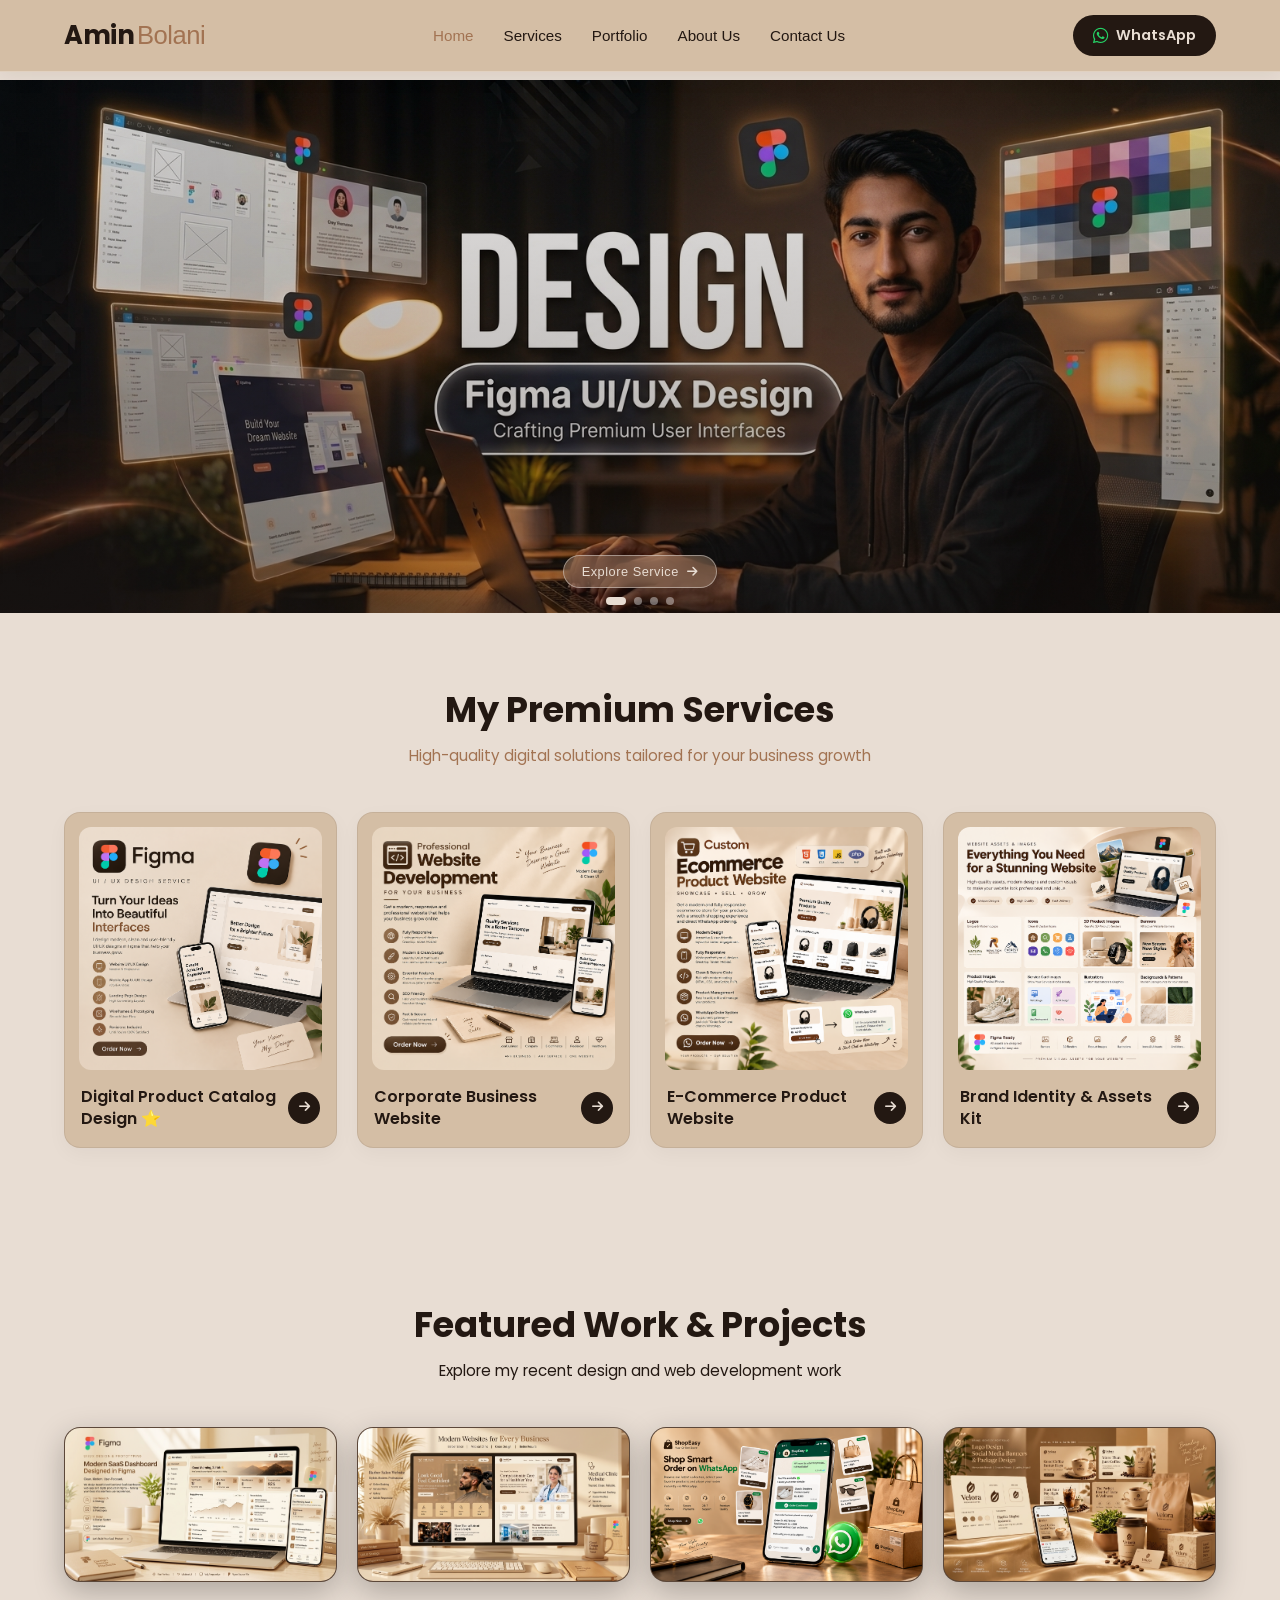
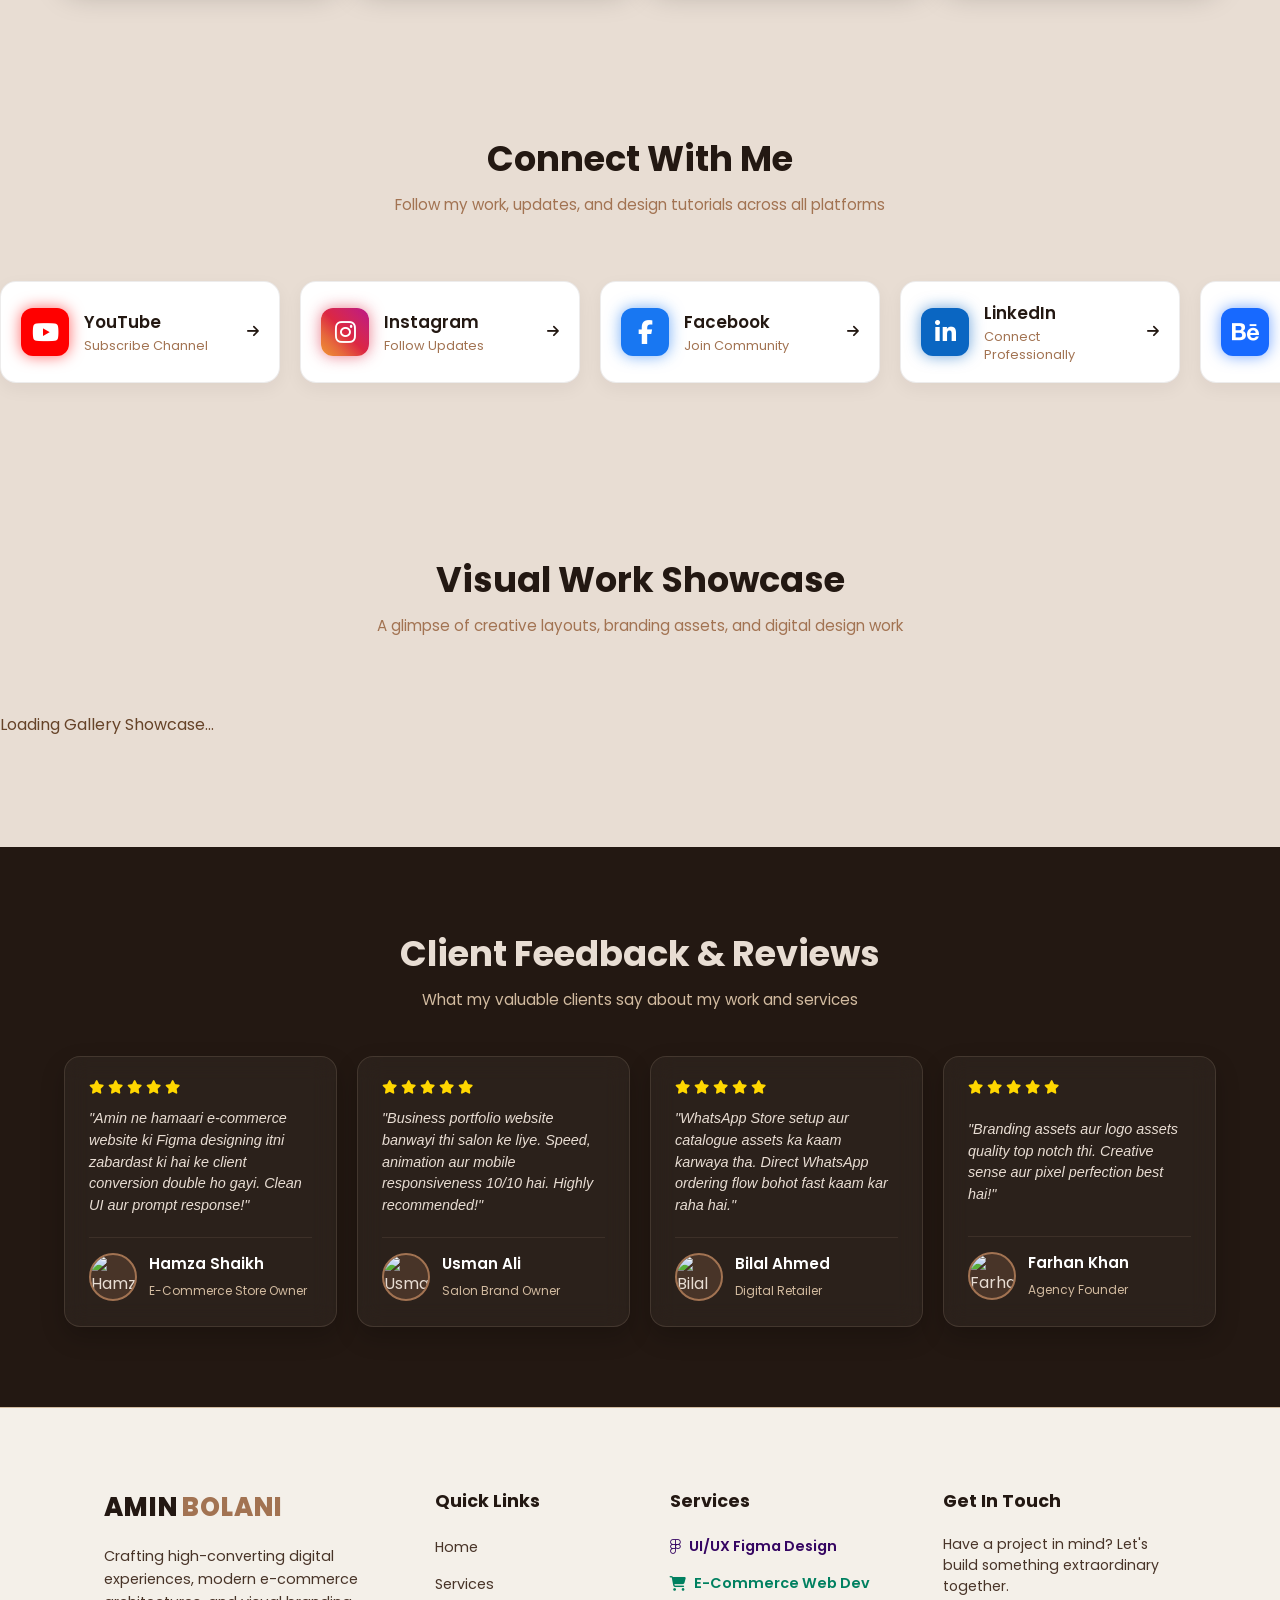
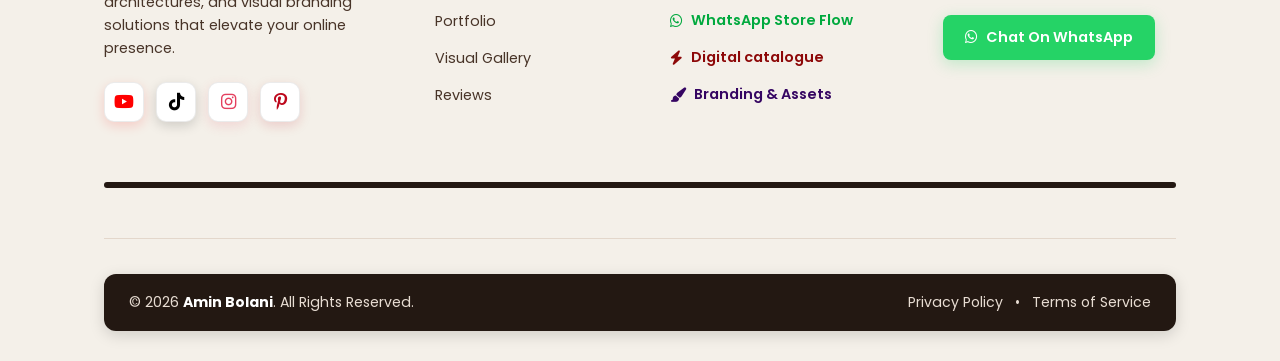
==== commit e2e44192: "Update index.html" ====
--- a/index.html
+++ b/index.html
@@ -167,10 +167,10 @@
         <!-- Card 01: Figma UI/UX Design -->
         <a href="service-1.html" class="service-card">
           <div class="card-img-box">
-            <img src="images/service-1.jpg" alt="Figma UI/UX Web Designing" class="service-img">
+            <img src="images/service-1.jpg" alt="Digital Product Catalog Design" class="service-img">
           </div>
           <div class="card-content">
-            <h3 class="service-title">Figma UI/UX Web Designing</h3>
+            <h3 class="service-title">Digital Product Catalog Design ⭐</h3>
             <span class="card-arrow"><i class="fas fa-arrow-right"></i></span>
           </div>
         </a>
@@ -232,10 +232,10 @@
         <!-- Portfolio Card 01: Figma UI/UX -->
         <div class="portfolio-card">
           <div class="portfolio-img-box">
-            <img src="images/portfolio-1.jpg" alt="Figma UI UX Project Showcase" class="portfolio-img">
+            <img src="images/portfolio-1.jpg" alt="Digital Product Catalog Design" class="portfolio-img">
             <div class="portfolio-overlay">
-              <span class="portfolio-tag">Figma UI/UX</span>
-              <h3 class="portfolio-card-title">Modern SaaS Web Design</h3>
+              <span class="portfolio-tag">Digital Product Catalog Design</span>
+              <h3 class="portfolio-card-title">Modern Catalog Design ⭐</h3>
               <a href="portfolio.html#figma-project" target="_blank" rel="noopener noreferrer" class="portfolio-btn">
                 View Project <i class="fas fa-external-link-alt"></i>
               </a>
